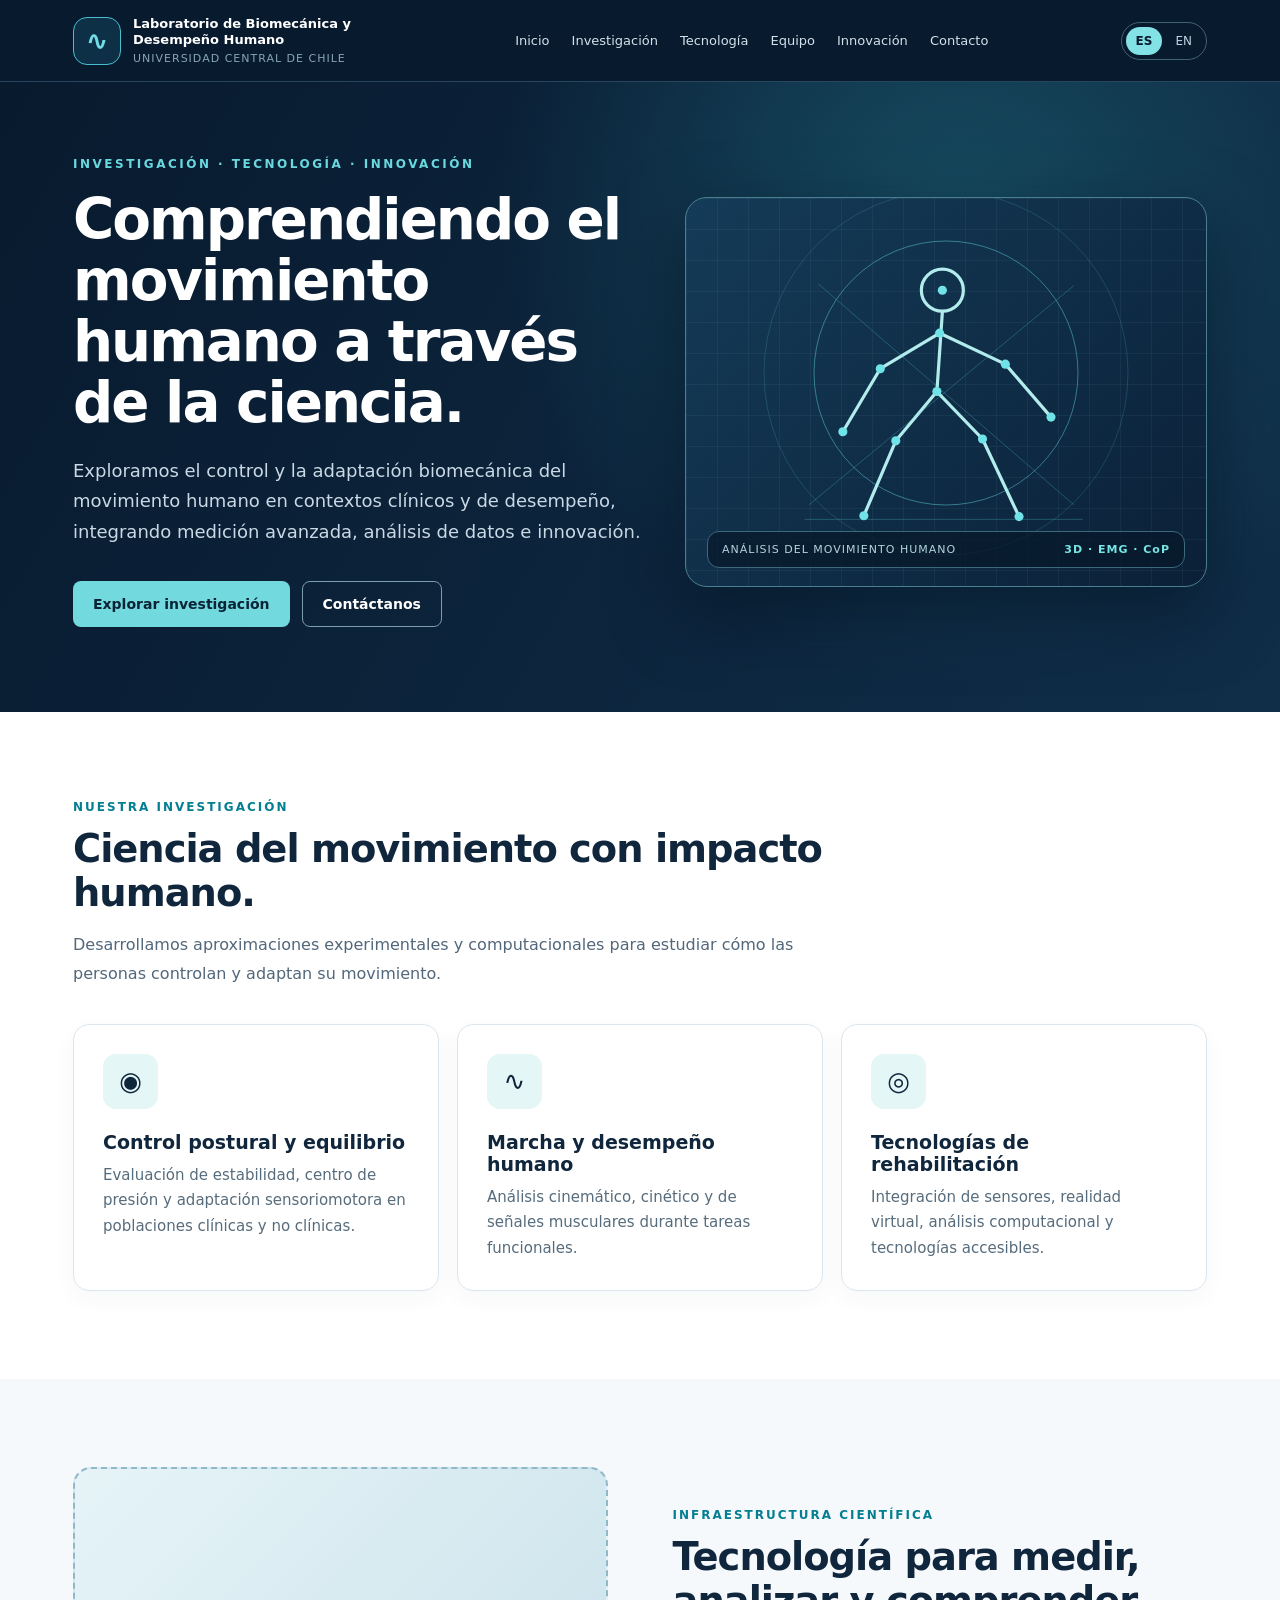
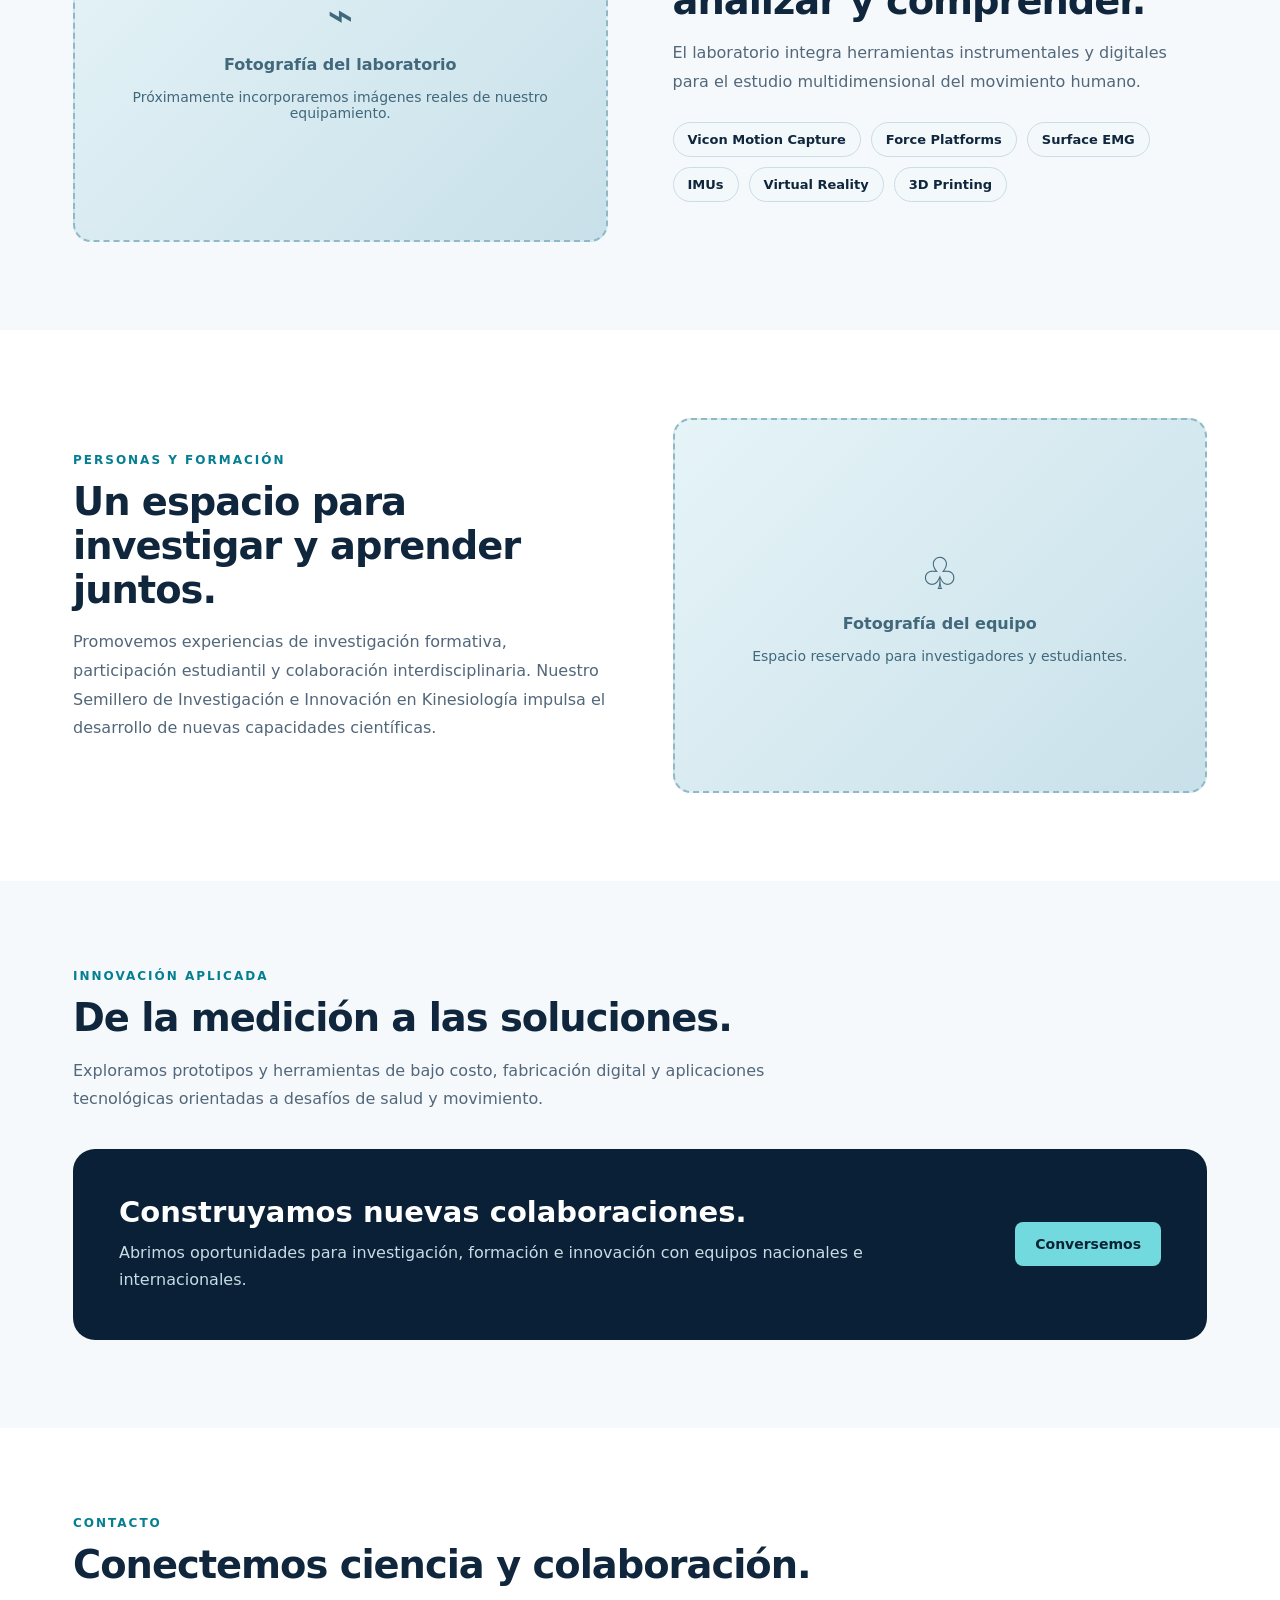
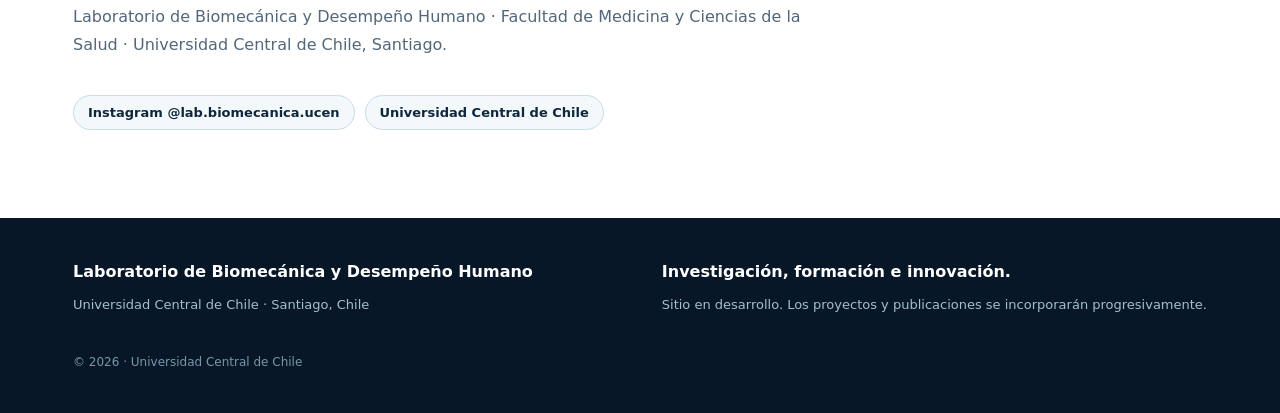
==== index.html @ a4e720c3 "Add files via upload" ====
<!doctype html>
<html lang="es">
<head>
  <meta charset="utf-8">
  <meta name="viewport" content="width=device-width, initial-scale=1">
  <meta name="theme-color" content="#091a2e">
  <meta name="description" content="Laboratorio de Biomecánica y Desempeño Humano de la Universidad Central de Chile. Investigación, innovación y tecnología del movimiento humano.">
  <title>Laboratorio de Biomecánica y Desempeño Humano | UCEN</title>
  <style>
    :root{font-family:Inter,ui-sans-serif,system-ui,-apple-system,"Segoe UI",Arial,sans-serif;color:#10263c;background:#f6f9fc;font-size:16px;scroll-behavior:smooth}*{box-sizing:border-box}body{margin:0}a{color:inherit;text-decoration:none}button{font:inherit;cursor:pointer}a:focus-visible,button:focus-visible{outline:3px solid #53cbd8;outline-offset:4px}.container{max-width:1190px;padding:0 28px;margin:auto}.top{background:#081a2e;color:white;position:sticky;top:0;z-index:20;border-bottom:1px solid #27465d}.nav{display:flex;align-items:center;justify-content:space-between;min-height:81px;gap:25px}.brand{display:flex;align-items:center;gap:12px;min-width:0}.mark{width:48px;height:48px;border-radius:14px;border:1px solid #47bfd0;display:grid;place-items:center;color:#72dce6;font-size:27px;font-weight:700;background:#0e3047}.brandtext{display:grid;gap:4px}.brandtext strong{font-size:13px;line-height:1.25;max-width:250px}.brandtext small{color:#87a4b8;font-size:11px;letter-spacing:1px;text-transform:uppercase}.links{display:flex;gap:22px;align-items:center}.links a{font-size:13px;color:#d3e1ea}.links a:hover{color:#73e1e5}.lang{display:flex;border:1px solid #416175;border-radius:30px;padding:4px;gap:3px}.lang button{border:0;background:transparent;color:#c0d3e1;padding:7px 10px;border-radius:20px;font-size:12px}.lang button.active{color:#081a2e;background:#82e2e6;font-weight:800}.menu{display:none;color:white;background:none;border:1px solid #547085;border-radius:7px;padding:7px 10px}.hero{background:radial-gradient(circle at 75% 22%,#164b60 0%,transparent 43%),linear-gradient(120deg,#081a2e,#102e49);color:white;overflow:hidden}.hero-grid{min-height:630px;display:grid;grid-template-columns:1.05fr .95fr;align-items:center;gap:35px;padding-top:70px;padding-bottom:80px}.eyebrow{color:#69d8df;font-size:12px;font-weight:800;letter-spacing:2.5px;text-transform:uppercase}.hero h1{font-size:clamp(35px,4.4vw,62px);letter-spacing:-2px;line-height:1.08;margin:19px 0 22px;font-weight:780}.hero p{font-size:18px;line-height:1.7;color:#c9d9e5;max-width:600px}.actions{display:flex;gap:12px;flex-wrap:wrap;margin-top:33px}.btn{border-radius:8px;padding:14px 20px;font-weight:750;font-size:14px;display:inline-flex;align-items:center;justify-content:center}.primary{background:#72d9de;color:#0a2335}.outline{border:1px solid #7c9dad;color:white}.visual{position:relative;min-height:390px;border-radius:22px;border:1px solid #4a7e91;background:linear-gradient(135deg,#143b58,#0b2037);overflow:hidden;box-shadow:0 25px 70px #020b1980}.visual:before{content:"";position:absolute;inset:0;background-image:linear-gradient(#83bac313 1px,transparent 1px),linear-gradient(90deg,#83bac313 1px,transparent 1px);background-size:31px 31px}.orbit{position:absolute;left:50%;top:45%;width:265px;height:265px;border:1px solid #64d7e077;border-radius:50%;transform:translate(-50%,-50%)}.orbit.o2{width:365px;height:365px;border-color:#64d7e02c}.figure{position:absolute;inset:42px 0 40px;width:100%;height:80%;color:#b3eced}.plot{position:absolute;bottom:18px;left:21px;right:21px;background:#07192abf;border:1px solid #3c687c;border-radius:12px;padding:11px 14px;display:flex;align-items:center;justify-content:space-between;color:#b3d3dd;font-size:11px;letter-spacing:1px}.plot b{color:#76e5e3}.section{padding:88px 0}.section.white{background:white}.heading{max-width:760px;margin-bottom:35px}.kicker{color:#047e91;text-transform:uppercase;letter-spacing:2px;font-size:12px;font-weight:800}.heading h2{font-size:clamp(28px,3vw,42px);letter-spacing:-1px;line-height:1.15;margin:13px 0}.heading p,.copy{color:#52677a;line-height:1.8}.cards{display:grid;grid-template-columns:repeat(3,1fr);gap:18px}.card{padding:29px;border:1px solid #dbe6ee;border-radius:16px;background:#fff;box-shadow:0 7px 24px #0c37530a}.icon{font-size:26px;background:#e5f6f7;width:55px;height:55px;display:grid;place-items:center;border-radius:13px;margin-bottom:22px}.card h3{font-size:19px;margin:0 0 10px}.card p{font-size:15px;line-height:1.7;color:#566c7c;margin:0}.split{display:grid;grid-template-columns:1fr 1fr;gap:65px;align-items:center}.image-placeholder{min-height:375px;background:linear-gradient(135deg,#e6f4f8,#c8e0e9);border:2px dashed #91b8c7;border-radius:18px;display:flex;align-items:center;justify-content:center;text-align:center;flex-direction:column;gap:15px;padding:35px;color:#41687b}.image-placeholder span{font-size:44px}.pills{display:flex;flex-wrap:wrap;gap:10px;margin-top:25px}.pill{border:1px solid #cadce4;background:#f3f9fb;border-radius:50px;padding:9px 14px;font-size:13px;font-weight:700}.darkpanel{background:#0a2036;border-radius:22px;padding:46px;color:white;display:flex;align-items:center;justify-content:space-between;gap:30px}.darkpanel h2{font-size:29px;margin:0 0 10px}.darkpanel p{color:#c7dce5;line-height:1.7;margin:0}.footer{background:#071728;color:#a6bfcc;padding:44px 0}.footer-grid{display:flex;justify-content:space-between;gap:30px;align-items:start}.footer strong{color:white}.footer p{font-size:13px;line-height:1.7}.footer a{text-decoration:underline;text-underline-offset:4px}.muted{font-size:12px;color:#7898a9;margin-top:26px}section[id]{scroll-margin-top:80px}@media(max-width:930px){.links{display:none;position:absolute;left:0;right:0;top:80px;background:#081a2e;padding:20px 28px;flex-direction:column;align-items:flex-start;box-shadow:0 15px 28px #081a2e55}.links.open{display:flex}.menu{display:block}.nav{gap:12px}.hero-grid,.split{grid-template-columns:1fr}.hero-grid{padding-top:60px}.visual{min-height:360px}.cards{grid-template-columns:repeat(2,1fr)}}@media(max-width:620px){.container{padding:0 20px}.brandtext strong{font-size:11px}.brandtext small{font-size:9px}.mark{width:39px;height:39px}.hero-grid{gap:38px;padding-bottom:55px}.hero h1{letter-spacing:-1px}.hero p{font-size:16px}.visual{min-height:295px}.figure{height:85%;top:20px}.orbit{width:210px;height:210px}.orbit.o2{width:300px;height:300px}.cards{grid-template-columns:1fr}.section{padding:62px 0}.darkpanel,.footer-grid{flex-direction:column;align-items:stretch}.darkpanel{padding:28px}.links{top:80px}}
  </style>
</head>
<body>
  <header class="top"><div class="container nav"><a class="brand" href="#inicio" aria-label="Inicio"><span class="mark">∿</span><span class="brandtext"><strong data-i18n="brand">Laboratorio de Biomecánica y Desempeño Humano</strong><small>Universidad Central de Chile</small></span></a><nav id="nav" class="links" aria-label="Principal"><a href="#inicio" data-i18n="navHome">Inicio</a><a href="#investigacion" data-i18n="navResearch">Investigación</a><a href="#tecnologia" data-i18n="navTechnology">Tecnología</a><a href="#equipo" data-i18n="navTeam">Equipo</a><a href="#innovacion" data-i18n="navInnovation">Innovación</a><a href="#contacto" data-i18n="navContact">Contacto</a></nav><div class="lang" aria-label="Language"><button class="active" type="button" data-lang="es" aria-pressed="true">ES</button><button type="button" data-lang="en" aria-pressed="false">EN</button></div><button class="menu" type="button" aria-controls="nav" aria-expanded="false" aria-label="Abrir menú">☰</button></div></header>
  <main>
    <section class="hero" id="inicio"><div class="container hero-grid"><div><div class="eyebrow" data-i18n="eyebrow">Investigación · Tecnología · Innovación</div><h1 data-i18n="heroTitle">Comprendiendo el movimiento humano a través de la ciencia.</h1><p data-i18n="heroText">Exploramos el control y la adaptación biomecánica del movimiento humano en contextos clínicos y de desempeño, integrando medición avanzada, análisis de datos e innovación.</p><div class="actions"><a class="btn primary" href="#investigacion" data-i18n="explore">Explorar investigación</a><a class="btn outline" href="#contacto" data-i18n="connect">Contáctanos</a></div></div><div class="visual" role="img" aria-label="Ilustración conceptual de captura de movimiento humano"><div class="orbit o2"></div><div class="orbit"></div><svg class="figure" viewBox="0 0 460 340" fill="none" xmlns="http://www.w3.org/2000/svg" aria-hidden="true"><g stroke="currentColor" stroke-width="3.5" stroke-linecap="round" stroke-linejoin="round"><circle cx="226" cy="55" r="23"/><path d="M226 79L220 166L175 220L140 302M220 166L270 218L310 303M223 102L158 141L117 210M225 103L295 136L345 194"/></g><g fill="#70E3E8"><circle cx="226" cy="55" r="5"/><circle cx="223" cy="102" r="5"/><circle cx="220" cy="166" r="5"/><circle cx="175" cy="220" r="5"/><circle cx="270" cy="218" r="5"/><circle cx="140" cy="302" r="5"/><circle cx="310" cy="303" r="5"/><circle cx="158" cy="141" r="5"/><circle cx="295" cy="136" r="5"/><circle cx="117" cy="210" r="5"/><circle cx="345" cy="194" r="5"/></g><g stroke="#53d3db" opacity=".3"><path d="M75 306H380M90 48L370 290M370 50L80 290"/></g></svg><div class="plot"><span data-i18n="visualLabel">ANÁLISIS DEL MOVIMIENTO HUMANO</span><b>3D · EMG · CoP</b></div></div></div></section>
    <section class="section white" id="investigacion"><div class="container"><div class="heading"><div class="kicker" data-i18n="researchKicker">Nuestra investigación</div><h2 data-i18n="researchTitle">Ciencia del movimiento con impacto humano.</h2><p data-i18n="researchIntro">Desarrollamos aproximaciones experimentales y computacionales para estudiar cómo las personas controlan y adaptan su movimiento.</p></div><div class="cards"><article class="card"><div class="icon">◉</div><h3 data-i18n="r1Title">Control postural y equilibrio</h3><p data-i18n="r1Text">Evaluación de estabilidad, centro de presión y adaptación sensoriomotora en poblaciones clínicas y no clínicas.</p></article><article class="card"><div class="icon">∿</div><h3 data-i18n="r2Title">Marcha y desempeño humano</h3><p data-i18n="r2Text">Análisis cinemático, cinético y de señales musculares durante tareas funcionales.</p></article><article class="card"><div class="icon">◎</div><h3 data-i18n="r3Title">Tecnologías de rehabilitación</h3><p data-i18n="r3Text">Integración de sensores, realidad virtual, análisis computacional y tecnologías accesibles.</p></article></div></div></section>
    <section class="section" id="tecnologia"><div class="container split"><div class="image-placeholder"><span>⌁</span><strong data-i18n="photoTitle">Fotografía del laboratorio</strong><span style="font-size:14px" data-i18n="photoText">Próximamente incorporaremos imágenes reales de nuestro equipamiento.</span></div><div><div class="kicker" data-i18n="techKicker">Infraestructura científica</div><div class="heading" style="margin:0"><h2 data-i18n="techTitle">Tecnología para medir, analizar y comprender.</h2><p data-i18n="techText">El laboratorio integra herramientas instrumentales y digitales para el estudio multidimensional del movimiento humano.</p></div><div class="pills"><span class="pill">Vicon Motion Capture</span><span class="pill">Force Platforms</span><span class="pill">Surface EMG</span><span class="pill">IMUs</span><span class="pill">Virtual Reality</span><span class="pill">3D Printing</span></div></div></div></section>
    <section class="section white" id="equipo"><div class="container split"><div><div class="kicker" data-i18n="teamKicker">Personas y formación</div><div class="heading" style="margin:0"><h2 data-i18n="teamTitle">Un espacio para investigar y aprender juntos.</h2><p data-i18n="teamText">Promovemos experiencias de investigación formativa, participación estudiantil y colaboración interdisciplinaria. Nuestro Semillero de Investigación e Innovación en Kinesiología impulsa el desarrollo de nuevas capacidades científicas.</p></div></div><div class="image-placeholder"><span>♧</span><strong data-i18n="teamPhoto">Fotografía del equipo</strong><span style="font-size:14px" data-i18n="teamPhotoText">Espacio reservado para investigadores y estudiantes.</span></div></div></section>
    <section class="section" id="innovacion"><div class="container"><div class="heading"><div class="kicker" data-i18n="innovationKicker">Innovación aplicada</div><h2 data-i18n="innovationTitle">De la medición a las soluciones.</h2><p data-i18n="innovationText">Exploramos prototipos y herramientas de bajo costo, fabricación digital y aplicaciones tecnológicas orientadas a desafíos de salud y movimiento.</p></div><div class="darkpanel"><div><h2 data-i18n="collabTitle">Construyamos nuevas colaboraciones.</h2><p data-i18n="collabText">Abrimos oportunidades para investigación, formación e innovación con equipos nacionales e internacionales.</p></div><a class="btn primary" href="#contacto" data-i18n="contactBtn">Conversemos</a></div></div></section>
    <section class="section white" id="contacto"><div class="container"><div class="heading"><div class="kicker" data-i18n="contactKicker">Contacto</div><h2 data-i18n="contactTitle">Conectemos ciencia y colaboración.</h2><p data-i18n="contactText">Laboratorio de Biomecánica y Desempeño Humano · Facultad de Medicina y Ciencias de la Salud · Universidad Central de Chile, Santiago.</p></div><div class="pills"><a class="pill" href="https://www.instagram.com/lab.biomecanica.ucen/" target="_blank" rel="noopener noreferrer">Instagram @lab.biomecanica.ucen</a><a class="pill" href="https://www.ucentral.cl/" target="_blank" rel="noopener noreferrer">Universidad Central de Chile</a></div></div></section>
  </main>
  <footer class="footer"><div class="container"><div class="footer-grid"><div><strong data-i18n="brand">Laboratorio de Biomecánica y Desempeño Humano</strong><p>Universidad Central de Chile · Santiago, Chile</p></div><div><strong data-i18n="footerNote">Investigación, formación e innovación.</strong><p data-i18n="footerDisclaimer">Sitio en desarrollo. Los proyectos y publicaciones se incorporarán progresivamente.</p></div></div><div class="muted">© <span id="year"></span> · Universidad Central de Chile</div></div></footer>
  <script>
    const translations={en:{brand:"Human Biomechanics and Performance Laboratory",navHome:"Home",navResearch:"Research",navTechnology:"Technology",navTeam:"Team",navInnovation:"Innovation",navContact:"Contact",eyebrow:"Research · Technology · Innovation",heroTitle:"Understanding human movement through science.",heroText:"We explore biomechanical control and adaptation of human movement in clinical and performance contexts, combining advanced measurement, data analysis and innovation.",explore:"Explore research",connect:"Contact us",visualLabel:"HUMAN MOVEMENT ANALYSIS",researchKicker:"Our research",researchTitle:"Movement science with human impact.",researchIntro:"We develop experimental and computational approaches to investigate how people control and adapt their movement.",r1Title:"Postural control and balance",r1Text:"Assessment of stability, center of pressure and sensorimotor adaptation in clinical and non-clinical populations.",r2Title:"Gait and human performance",r2Text:"Kinematic, kinetic and muscular signal analysis during functional tasks.",r3Title:"Rehabilitation technologies",r3Text:"Integration of sensors, virtual reality, computational analysis and accessible technologies.",photoTitle:"Laboratory photograph",photoText:"Real photographs of our equipment will be added soon.",techKicker:"Scientific infrastructure",techTitle:"Technology to measure, analyze and understand.",techText:"Our laboratory combines instrumental and digital tools for multidimensional human movement analysis.",teamKicker:"People and education",teamTitle:"A place to investigate and learn together.",teamText:"We encourage formative research, student participation and interdisciplinary collaboration. Our Kinesiology Research and Innovation Student Group helps develop new scientific skills.",teamPhoto:"Team photograph",teamPhotoText:"Reserved for researchers and students.",innovationKicker:"Applied innovation",innovationTitle:"From measurement to solutions.",innovationText:"We explore affordable prototypes and tools, digital fabrication and technological applications addressing health and movement challenges.",collabTitle:"Let's build new collaborations.",collabText:"We welcome opportunities for research, education and innovation with national and international teams.",contactBtn:"Get in touch",contactKicker:"Contact",contactTitle:"Connecting science and collaboration.",contactText:"Human Biomechanics and Performance Laboratory · Faculty of Medicine and Health Sciences · Universidad Central de Chile, Santiago.",footerNote:"Research, education and innovation.",footerDisclaimer:"Website under development. Projects and publications will be added progressively."}};
    const original=Object.fromEntries([...document.querySelectorAll('[data-i18n]')].map(el=>[el.dataset.i18n,el.textContent]));
    function setLanguage(lang){document.documentElement.lang=lang;document.querySelectorAll('[data-i18n]').forEach(el=>el.textContent=lang==='es'?original[el.dataset.i18n]:translations.en[el.dataset.i18n]||original[el.dataset.i18n]);document.querySelectorAll('[data-lang]').forEach(btn=>{const active=btn.dataset.lang===lang;btn.classList.toggle('active',active);btn.setAttribute('aria-pressed',String(active))});localStorage.setItem('lab-language',lang)}
    document.querySelectorAll('[data-lang]').forEach(btn=>btn.addEventListener('click',()=>setLanguage(btn.dataset.lang)));
    const menu=document.querySelector('.menu'),nav=document.querySelector('#nav');menu.addEventListener('click',()=>{const open=nav.classList.toggle('open');menu.setAttribute('aria-expanded',String(open))});nav.querySelectorAll('a').forEach(a=>a.addEventListener('click',()=>{nav.classList.remove('open');menu.setAttribute('aria-expanded','false')}));document.querySelector('#year').textContent=new Date().getFullYear();setLanguage(localStorage.getItem('lab-language')==='en'?'en':'es');
  </script>
</body>
</html>
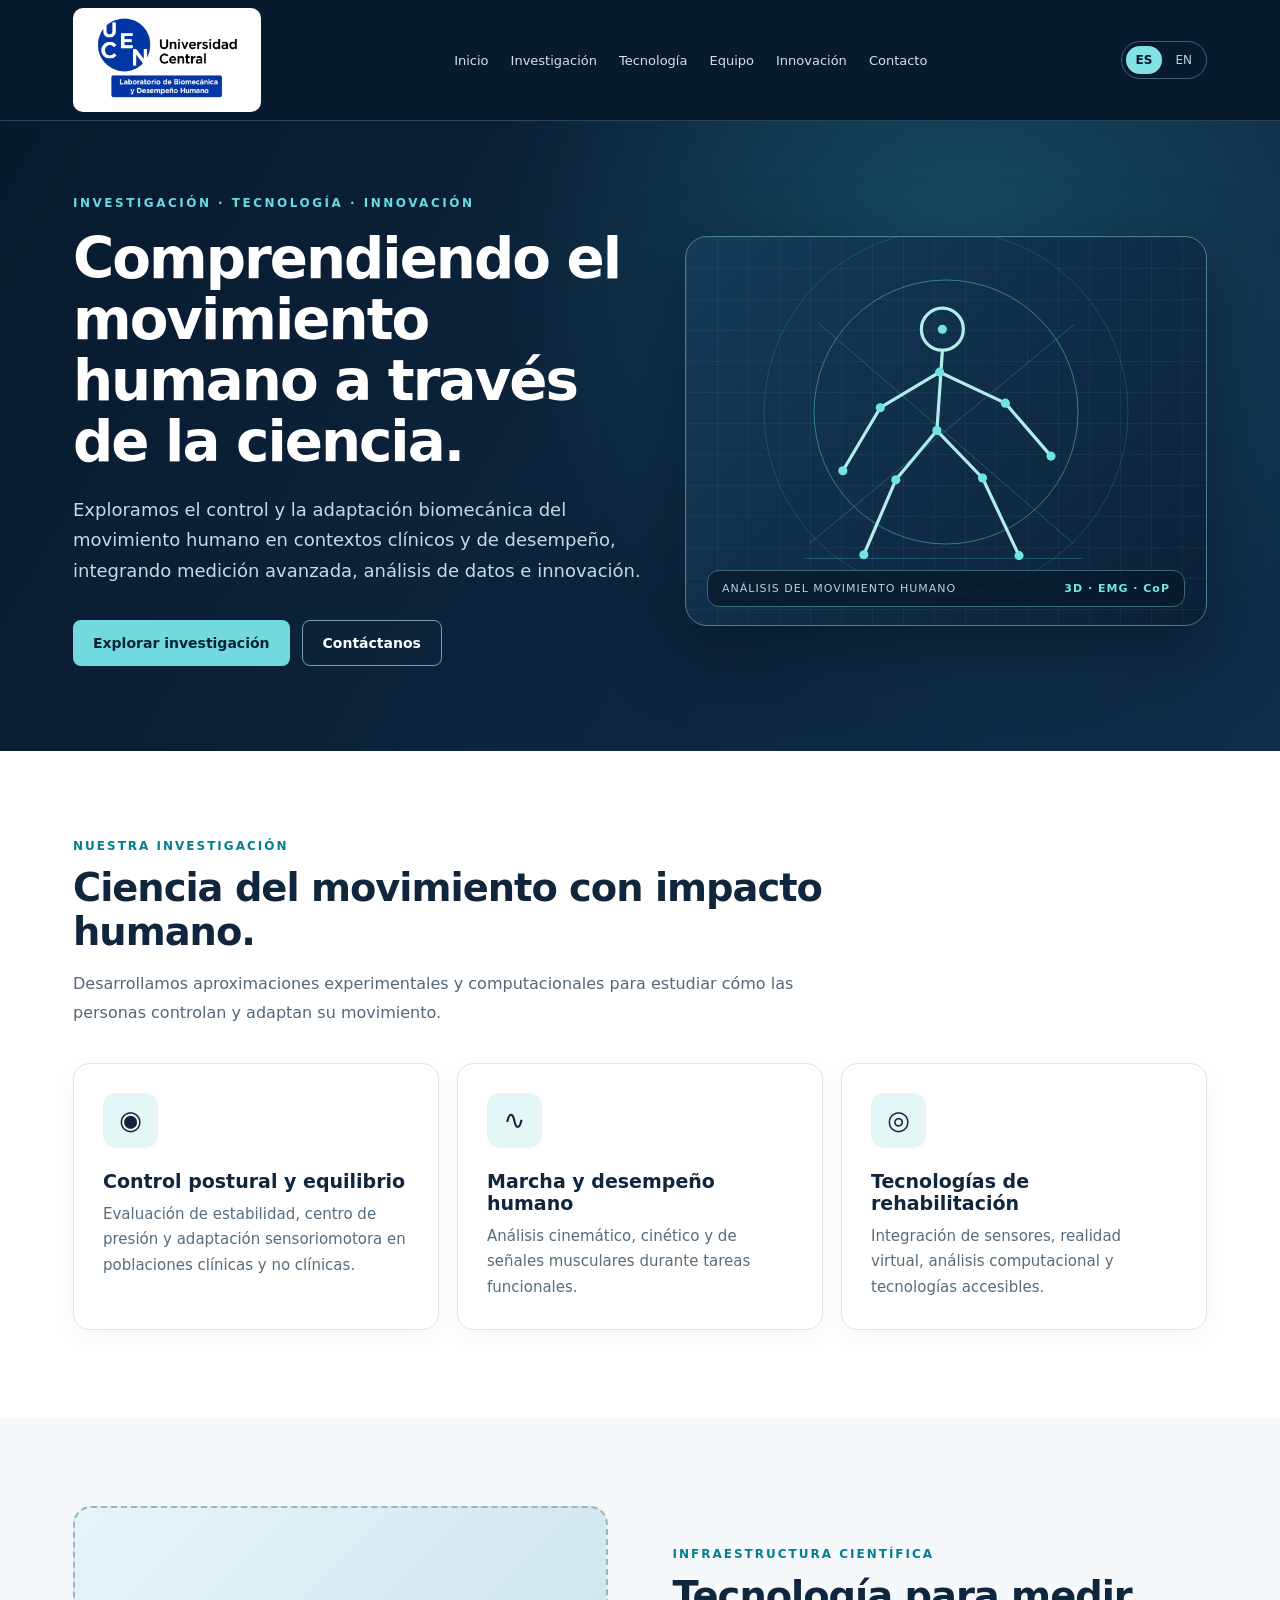
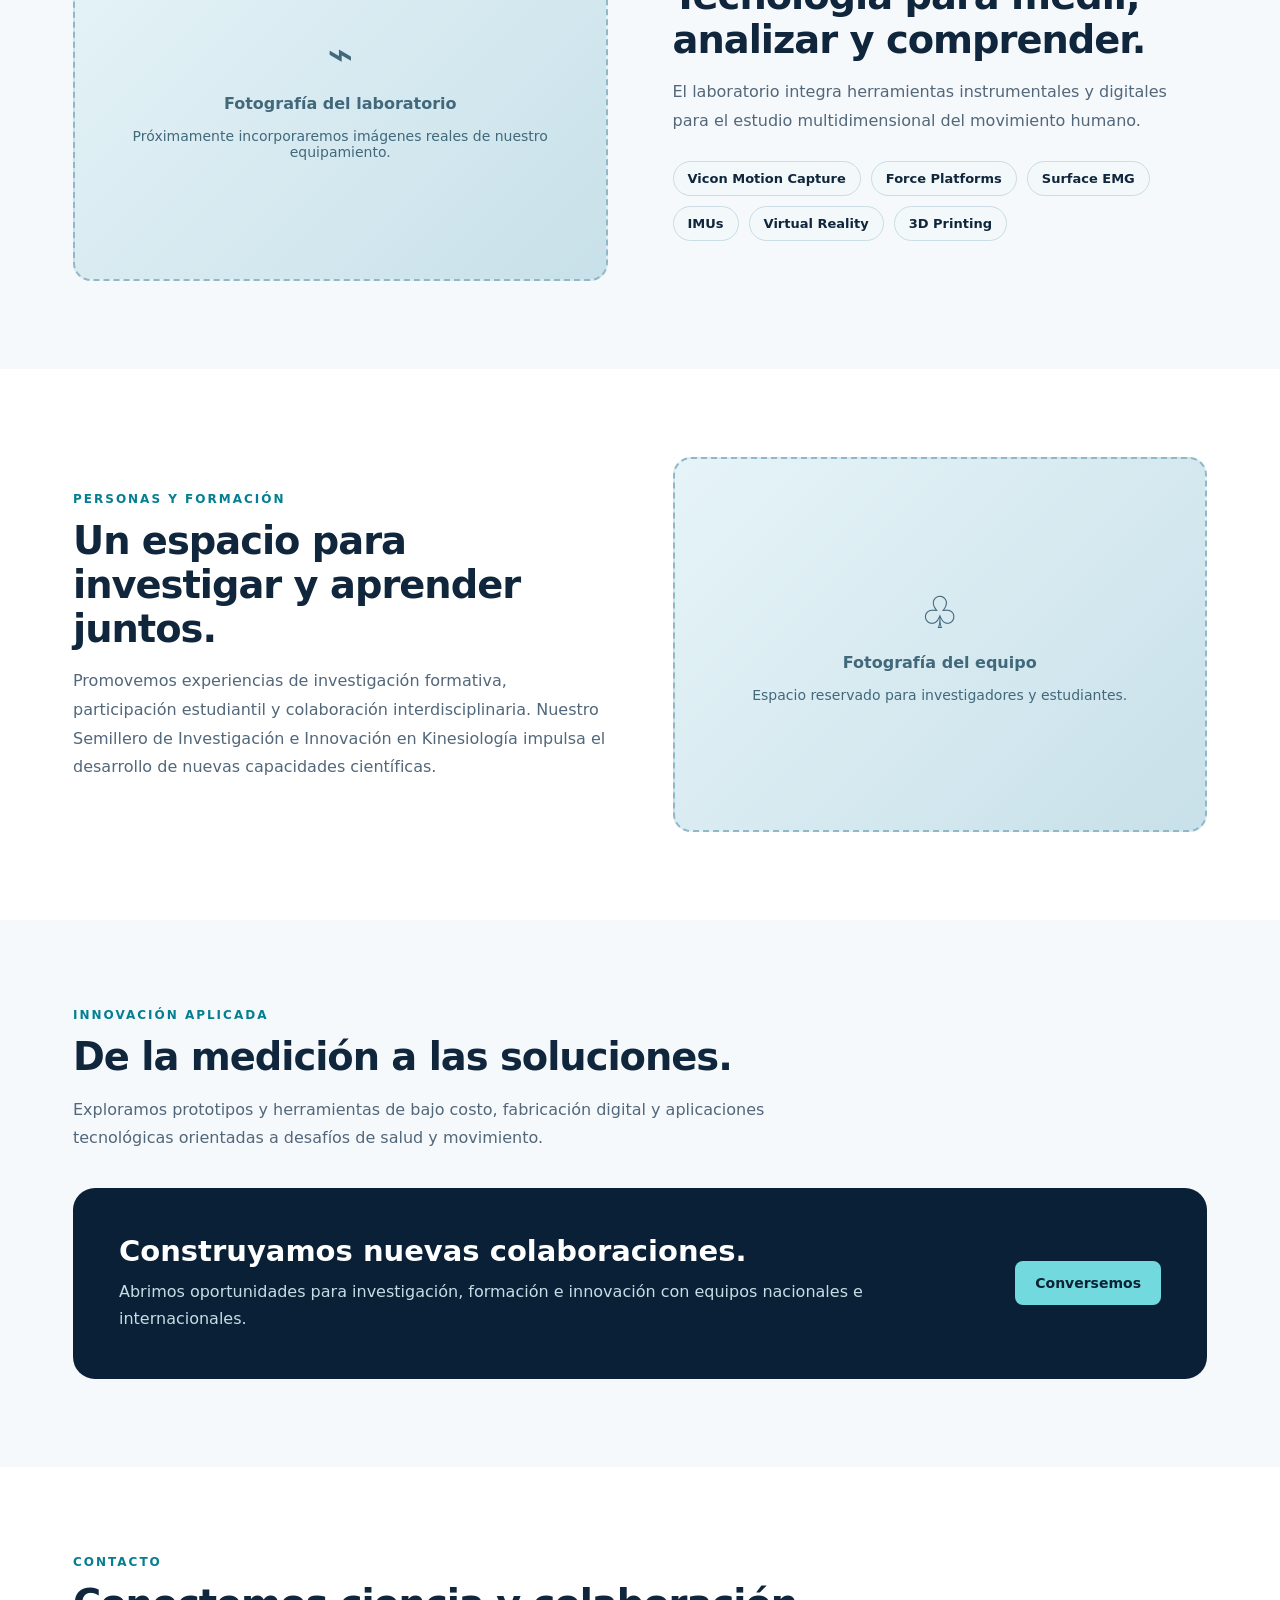
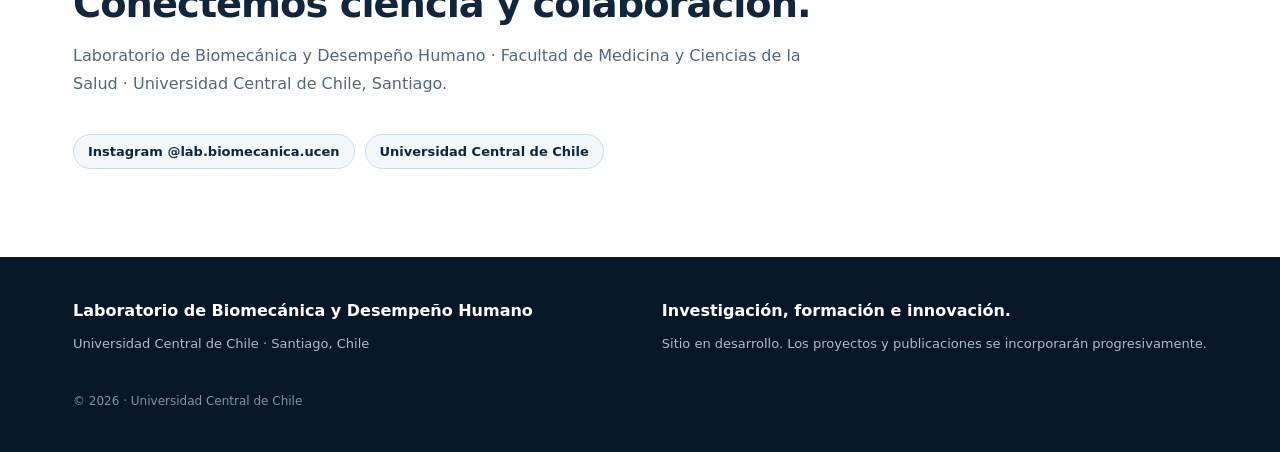
==== commit 148b8a2d: "Add files via upload" ====
--- a/index.html
+++ b/index.html
@@ -9,6 +9,7 @@
   <style>
     :root{font-family:Inter,ui-sans-serif,system-ui,-apple-system,"Segoe UI",Arial,sans-serif;color:#10263c;background:#f6f9fc;font-size:16px;scroll-behavior:smooth}*{box-sizing:border-box}body{margin:0}a{color:inherit;text-decoration:none}button{font:inherit;cursor:pointer}a:focus-visible,button:focus-visible{outline:3px solid #53cbd8;outline-offset:4px}.container{max-width:1190px;padding:0 28px;margin:auto}.top{background:#081a2e;color:white;position:sticky;top:0;z-index:20;border-bottom:1px solid #27465d}.nav{display:flex;align-items:center;justify-content:space-between;min-height:81px;gap:25px}.brand{display:flex;align-items:center;gap:12px;min-width:0}.mark{width:48px;height:48px;border-radius:14px;border:1px solid #47bfd0;display:grid;place-items:center;color:#72dce6;font-size:27px;font-weight:700;background:#0e3047}.brandtext{display:grid;gap:4px}.brandtext strong{font-size:13px;line-height:1.25;max-width:250px}.brandtext small{color:#87a4b8;font-size:11px;letter-spacing:1px;text-transform:uppercase}.links{display:flex;gap:22px;align-items:center}.links a{font-size:13px;color:#d3e1ea}.links a:hover{color:#73e1e5}.lang{display:flex;border:1px solid #416175;border-radius:30px;padding:4px;gap:3px}.lang button{border:0;background:transparent;color:#c0d3e1;padding:7px 10px;border-radius:20px;font-size:12px}.lang button.active{color:#081a2e;background:#82e2e6;font-weight:800}.menu{display:none;color:white;background:none;border:1px solid #547085;border-radius:7px;padding:7px 10px}.hero{background:radial-gradient(circle at 75% 22%,#164b60 0%,transparent 43%),linear-gradient(120deg,#081a2e,#102e49);color:white;overflow:hidden}.hero-grid{min-height:630px;display:grid;grid-template-columns:1.05fr .95fr;align-items:center;gap:35px;padding-top:70px;padding-bottom:80px}.eyebrow{color:#69d8df;font-size:12px;font-weight:800;letter-spacing:2.5px;text-transform:uppercase}.hero h1{font-size:clamp(35px,4.4vw,62px);letter-spacing:-2px;line-height:1.08;margin:19px 0 22px;font-weight:780}.hero p{font-size:18px;line-height:1.7;color:#c9d9e5;max-width:600px}.actions{display:flex;gap:12px;flex-wrap:wrap;margin-top:33px}.btn{border-radius:8px;padding:14px 20px;font-weight:750;font-size:14px;display:inline-flex;align-items:center;justify-content:center}.primary{background:#72d9de;color:#0a2335}.outline{border:1px solid #7c9dad;color:white}.visual{position:relative;min-height:390px;border-radius:22px;border:1px solid #4a7e91;background:linear-gradient(135deg,#143b58,#0b2037);overflow:hidden;box-shadow:0 25px 70px #020b1980}.visual:before{content:"";position:absolute;inset:0;background-image:linear-gradient(#83bac313 1px,transparent 1px),linear-gradient(90deg,#83bac313 1px,transparent 1px);background-size:31px 31px}.orbit{position:absolute;left:50%;top:45%;width:265px;height:265px;border:1px solid #64d7e077;border-radius:50%;transform:translate(-50%,-50%)}.orbit.o2{width:365px;height:365px;border-color:#64d7e02c}.figure{position:absolute;inset:42px 0 40px;width:100%;height:80%;color:#b3eced}.plot{position:absolute;bottom:18px;left:21px;right:21px;background:#07192abf;border:1px solid #3c687c;border-radius:12px;padding:11px 14px;display:flex;align-items:center;justify-content:space-between;color:#b3d3dd;font-size:11px;letter-spacing:1px}.plot b{color:#76e5e3}.section{padding:88px 0}.section.white{background:white}.heading{max-width:760px;margin-bottom:35px}.kicker{color:#047e91;text-transform:uppercase;letter-spacing:2px;font-size:12px;font-weight:800}.heading h2{font-size:clamp(28px,3vw,42px);letter-spacing:-1px;line-height:1.15;margin:13px 0}.heading p,.copy{color:#52677a;line-height:1.8}.cards{display:grid;grid-template-columns:repeat(3,1fr);gap:18px}.card{padding:29px;border:1px solid #dbe6ee;border-radius:16px;background:#fff;box-shadow:0 7px 24px #0c37530a}.icon{font-size:26px;background:#e5f6f7;width:55px;height:55px;display:grid;place-items:center;border-radius:13px;margin-bottom:22px}.card h3{font-size:19px;margin:0 0 10px}.card p{font-size:15px;line-height:1.7;color:#566c7c;margin:0}.split{display:grid;grid-template-columns:1fr 1fr;gap:65px;align-items:center}.image-placeholder{min-height:375px;background:linear-gradient(135deg,#e6f4f8,#c8e0e9);border:2px dashed #91b8c7;border-radius:18px;display:flex;align-items:center;justify-content:center;text-align:center;flex-direction:column;gap:15px;padding:35px;color:#41687b}.image-placeholder span{font-size:44px}.pills{display:flex;flex-wrap:wrap;gap:10px;margin-top:25px}.pill{border:1px solid #cadce4;background:#f3f9fb;border-radius:50px;padding:9px 14px;font-size:13px;font-weight:700}.darkpanel{background:#0a2036;border-radius:22px;padding:46px;color:white;display:flex;align-items:center;justify-content:space-between;gap:30px}.darkpanel h2{font-size:29px;margin:0 0 10px}.darkpanel p{color:#c7dce5;line-height:1.7;margin:0}.footer{background:#071728;color:#a6bfcc;padding:44px 0}.footer-grid{display:flex;justify-content:space-between;gap:30px;align-items:start}.footer strong{color:white}.footer p{font-size:13px;line-height:1.7}.footer a{text-decoration:underline;text-underline-offset:4px}.muted{font-size:12px;color:#7898a9;margin-top:26px}section[id]{scroll-margin-top:80px}@media(max-width:930px){.links{display:none;position:absolute;left:0;right:0;top:80px;background:#081a2e;padding:20px 28px;flex-direction:column;align-items:flex-start;box-shadow:0 15px 28px #081a2e55}.links.open{display:flex}.menu{display:block}.nav{gap:12px}.hero-grid,.split{grid-template-columns:1fr}.hero-grid{padding-top:60px}.visual{min-height:360px}.cards{grid-template-columns:repeat(2,1fr)}}@media(max-width:620px){.container{padding:0 20px}.brandtext strong{font-size:11px}.brandtext small{font-size:9px}.mark{width:39px;height:39px}.hero-grid{gap:38px;padding-bottom:55px}.hero h1{letter-spacing:-1px}.hero p{font-size:16px}.visual{min-height:295px}.figure{height:85%;top:20px}.orbit{width:210px;height:210px}.orbit.o2{width:300px;height:300px}.cards{grid-template-columns:1fr}.section{padding:62px 0}.darkpanel,.footer-grid{flex-direction:column;align-items:stretch}.darkpanel{padding:28px}.links{top:80px}}
   </style>
+  <link rel="stylesheet" href="logo.css">
 </head>
 <body>
   <header class="top"><div class="container nav"><a class="brand" href="#inicio" aria-label="Inicio"><span class="mark">∿</span><span class="brandtext"><strong data-i18n="brand">Laboratorio de Biomecánica y Desempeño Humano</strong><small>Universidad Central de Chile</small></span></a><nav id="nav" class="links" aria-label="Principal"><a href="#inicio" data-i18n="navHome">Inicio</a><a href="#investigacion" data-i18n="navResearch">Investigación</a><a href="#tecnologia" data-i18n="navTechnology">Tecnología</a><a href="#equipo" data-i18n="navTeam">Equipo</a><a href="#innovacion" data-i18n="navInnovation">Innovación</a><a href="#contacto" data-i18n="navContact">Contacto</a></nav><div class="lang" aria-label="Language"><button class="active" type="button" data-lang="es" aria-pressed="true">ES</button><button type="button" data-lang="en" aria-pressed="false">EN</button></div><button class="menu" type="button" aria-controls="nav" aria-expanded="false" aria-label="Abrir menú">☰</button></div></header>
@@ -27,6 +28,7 @@
     function setLanguage(lang){document.documentElement.lang=lang;document.querySelectorAll('[data-i18n]').forEach(el=>el.textContent=lang==='es'?original[el.dataset.i18n]:translations.en[el.dataset.i18n]||original[el.dataset.i18n]);document.querySelectorAll('[data-lang]').forEach(btn=>{const active=btn.dataset.lang===lang;btn.classList.toggle('active',active);btn.setAttribute('aria-pressed',String(active))});localStorage.setItem('lab-language',lang)}
     document.querySelectorAll('[data-lang]').forEach(btn=>btn.addEventListener('click',()=>setLanguage(btn.dataset.lang)));
     const menu=document.querySelector('.menu'),nav=document.querySelector('#nav');menu.addEventListener('click',()=>{const open=nav.classList.toggle('open');menu.setAttribute('aria-expanded',String(open))});nav.querySelectorAll('a').forEach(a=>a.addEventListener('click',()=>{nav.classList.remove('open');menu.setAttribute('aria-expanded','false')}));document.querySelector('#year').textContent=new Date().getFullYear();setLanguage(localStorage.getItem('lab-language')==='en'?'en':'es');
+    const routes={'#inicio':'index.html','#investigacion':'investigacion.html','#tecnologia':'tecnologia.html','#equipo':'equipo.html','#innovacion':'innovacion.html','#contacto':'contacto.html'};nav.querySelectorAll('a').forEach(a=>{if(routes[a.getAttribute('href')])a.setAttribute('href',routes[a.getAttribute('href')])});
   </script>
 </body>
 </html>
--- a/logo.css
+++ b/logo.css
@@ -0,0 +1,8 @@
+/* El logotipo entregado contiene tipografía negra: se presenta sobre blanco. */
+.top .brand{display:block;flex:0 0 188px;width:188px;min-width:188px;height:104px;background:#fff url('lab_logo.png') center/contain no-repeat;border-radius:10px;overflow:hidden;position:relative}
+.top .brand .mark,.top .brand .brandtext{position:absolute;width:1px;height:1px;clip-path:inset(50%);overflow:hidden;white-space:nowrap}
+.top .nav{min-height:120px}
+.header .logo{display:block;flex:0 0 188px;width:188px;height:104px;max-width:none;background:#fff url('lab_logo.png') center/contain no-repeat;border-radius:10px;overflow:hidden;font-size:0;line-height:0;color:transparent}
+.header .logo small{font-size:0;line-height:0;color:transparent}
+.header-inner{min-height:120px}
+@media(max-width:620px){.top .brand{flex-basis:145px;width:145px;min-width:145px;height:82px}.top .nav{min-height:96px}.header .logo{flex-basis:145px;width:145px;height:82px}.header-inner{min-height:98px}}
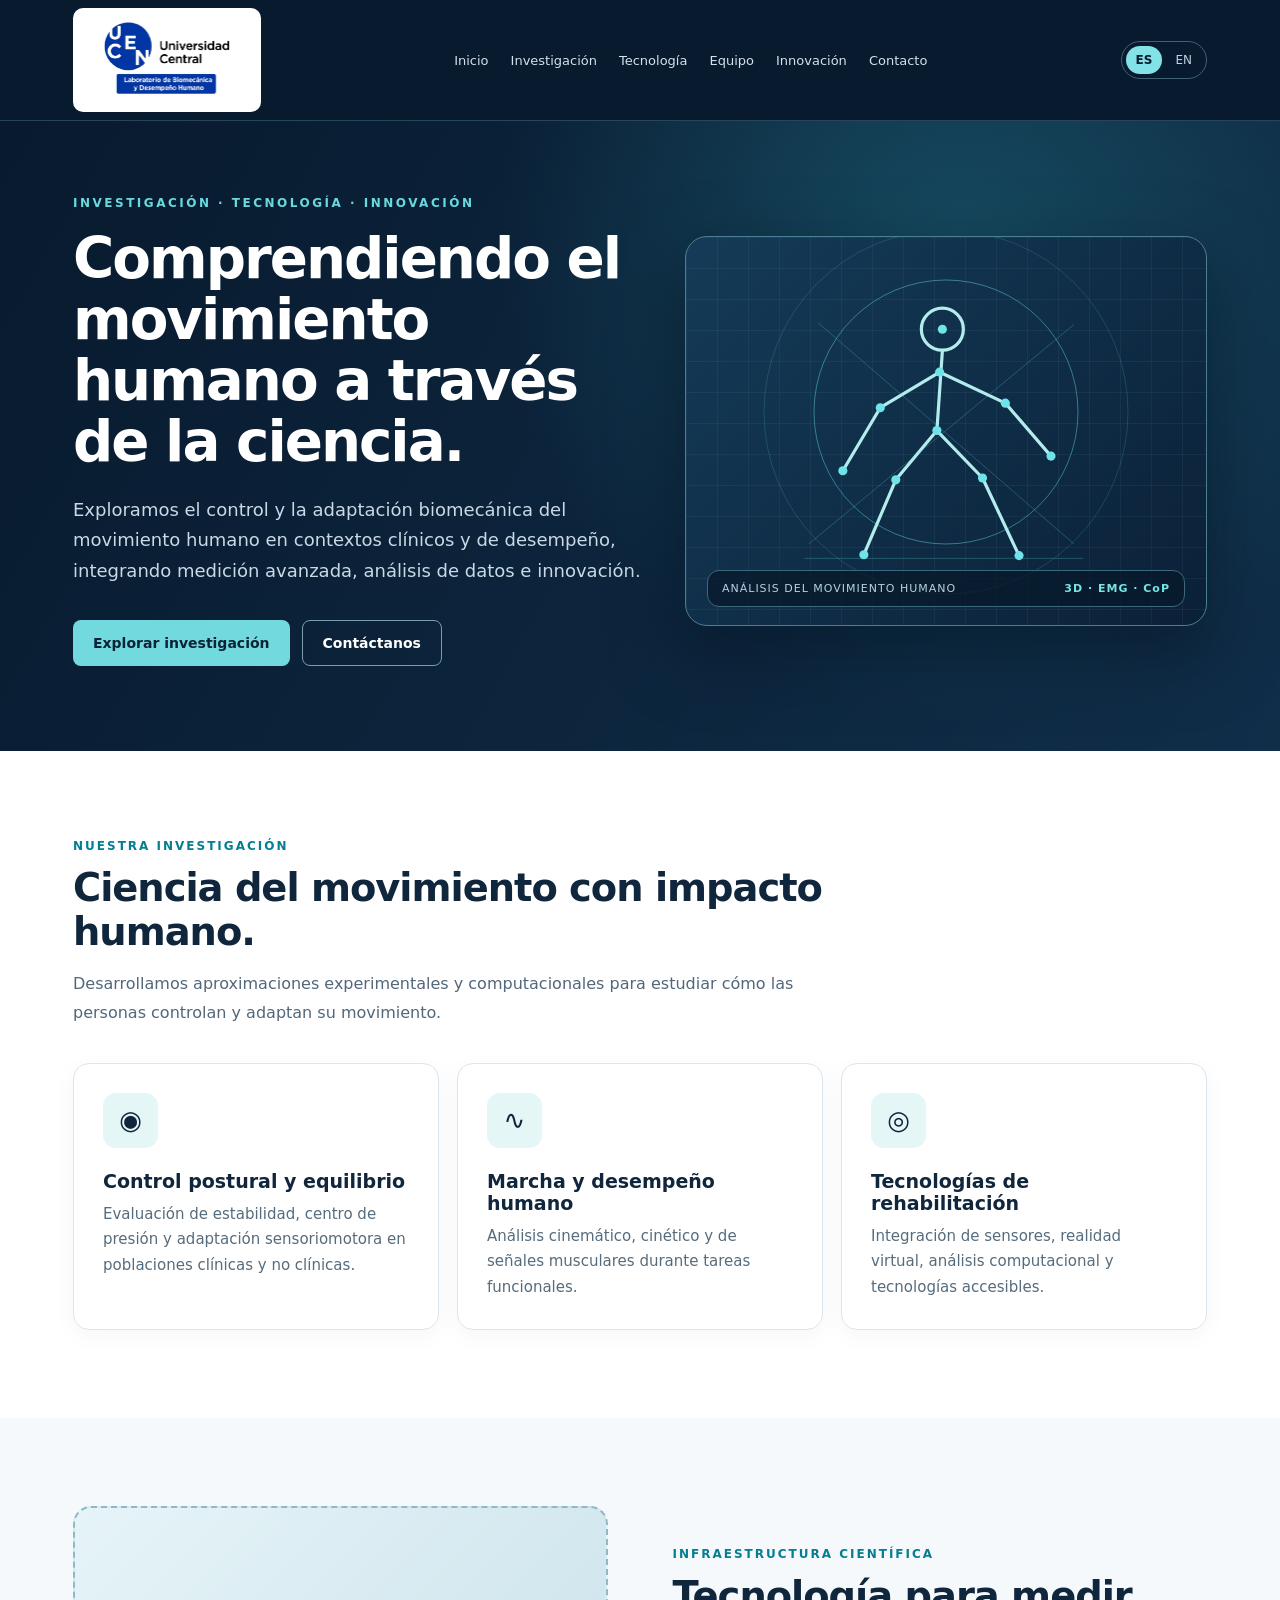
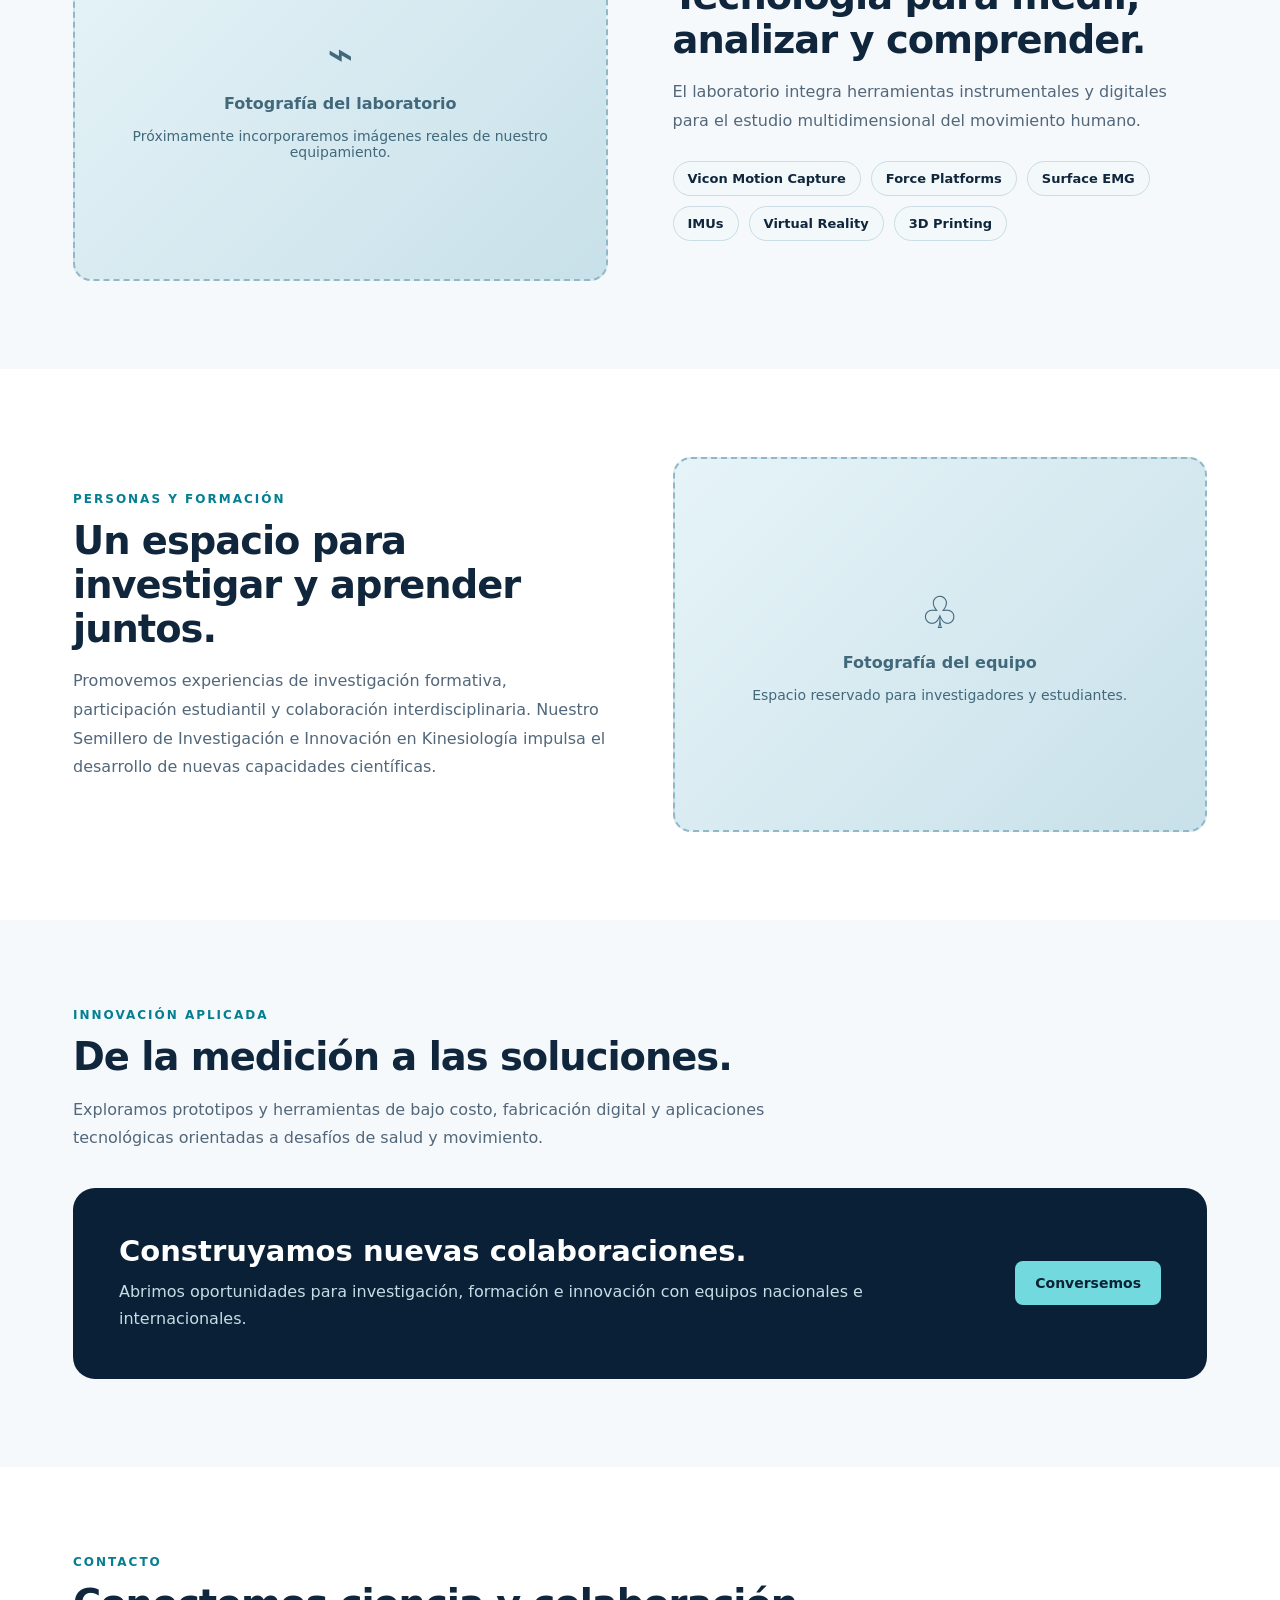
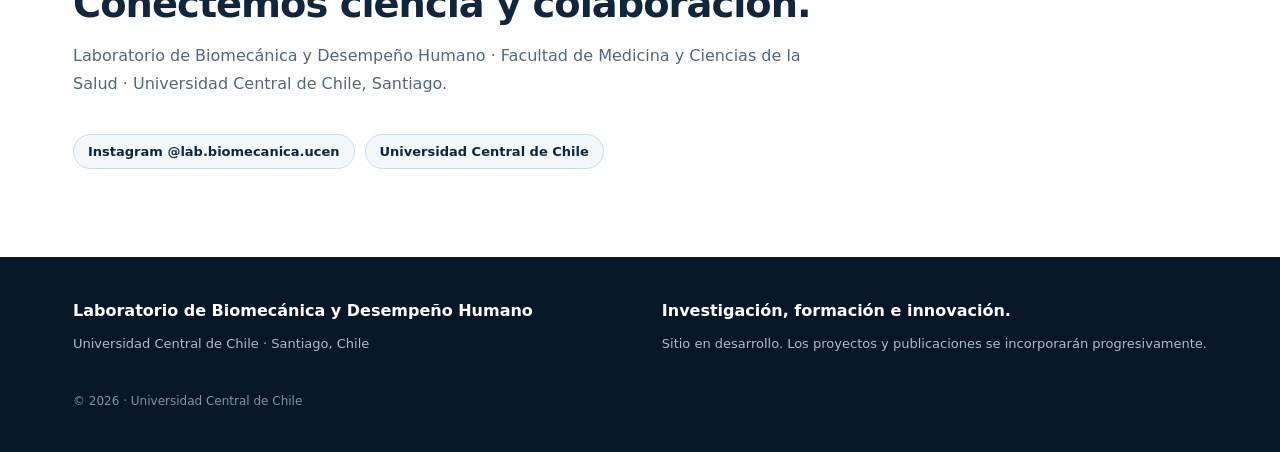
==== commit 3362196d: "Add files via upload" ====
--- a/index.html
+++ b/index.html
@@ -29,6 +29,12 @@
     document.querySelectorAll('[data-lang]').forEach(btn=>btn.addEventListener('click',()=>setLanguage(btn.dataset.lang)));
     const menu=document.querySelector('.menu'),nav=document.querySelector('#nav');menu.addEventListener('click',()=>{const open=nav.classList.toggle('open');menu.setAttribute('aria-expanded',String(open))});nav.querySelectorAll('a').forEach(a=>a.addEventListener('click',()=>{nav.classList.remove('open');menu.setAttribute('aria-expanded','false')}));document.querySelector('#year').textContent=new Date().getFullYear();setLanguage(localStorage.getItem('lab-language')==='en'?'en':'es');
     const routes={'#inicio':'index.html','#investigacion':'investigacion.html','#tecnologia':'tecnologia.html','#equipo':'equipo.html','#innovacion':'innovacion.html','#contacto':'contacto.html'};nav.querySelectorAll('a').forEach(a=>{if(routes[a.getAttribute('href')])a.setAttribute('href',routes[a.getAttribute('href')])});
+    // El inicio incorpora el logotipo como imagen real, también si el CSS anterior está en caché.
+    const homeLogo=document.querySelector('.top .brand');
+    homeLogo.replaceChildren();
+    homeLogo.setAttribute('aria-label','Laboratorio de Biomecánica y Desempeño Humano — inicio');
+    homeLogo.style.cssText='display:flex;align-items:center;justify-content:center;background:#fff;border-radius:10px;width:188px;min-width:188px;height:104px;padding:5px;overflow:hidden';
+    const logoImage=document.createElement('img');logoImage.src='lab_logo.png';logoImage.alt='Universidad Central de Chile — Laboratorio de Biomecánica y Desempeño Humano';logoImage.style.cssText='display:block;width:100%;height:100%;object-fit:contain';homeLogo.appendChild(logoImage);
   </script>
 </body>
 </html>
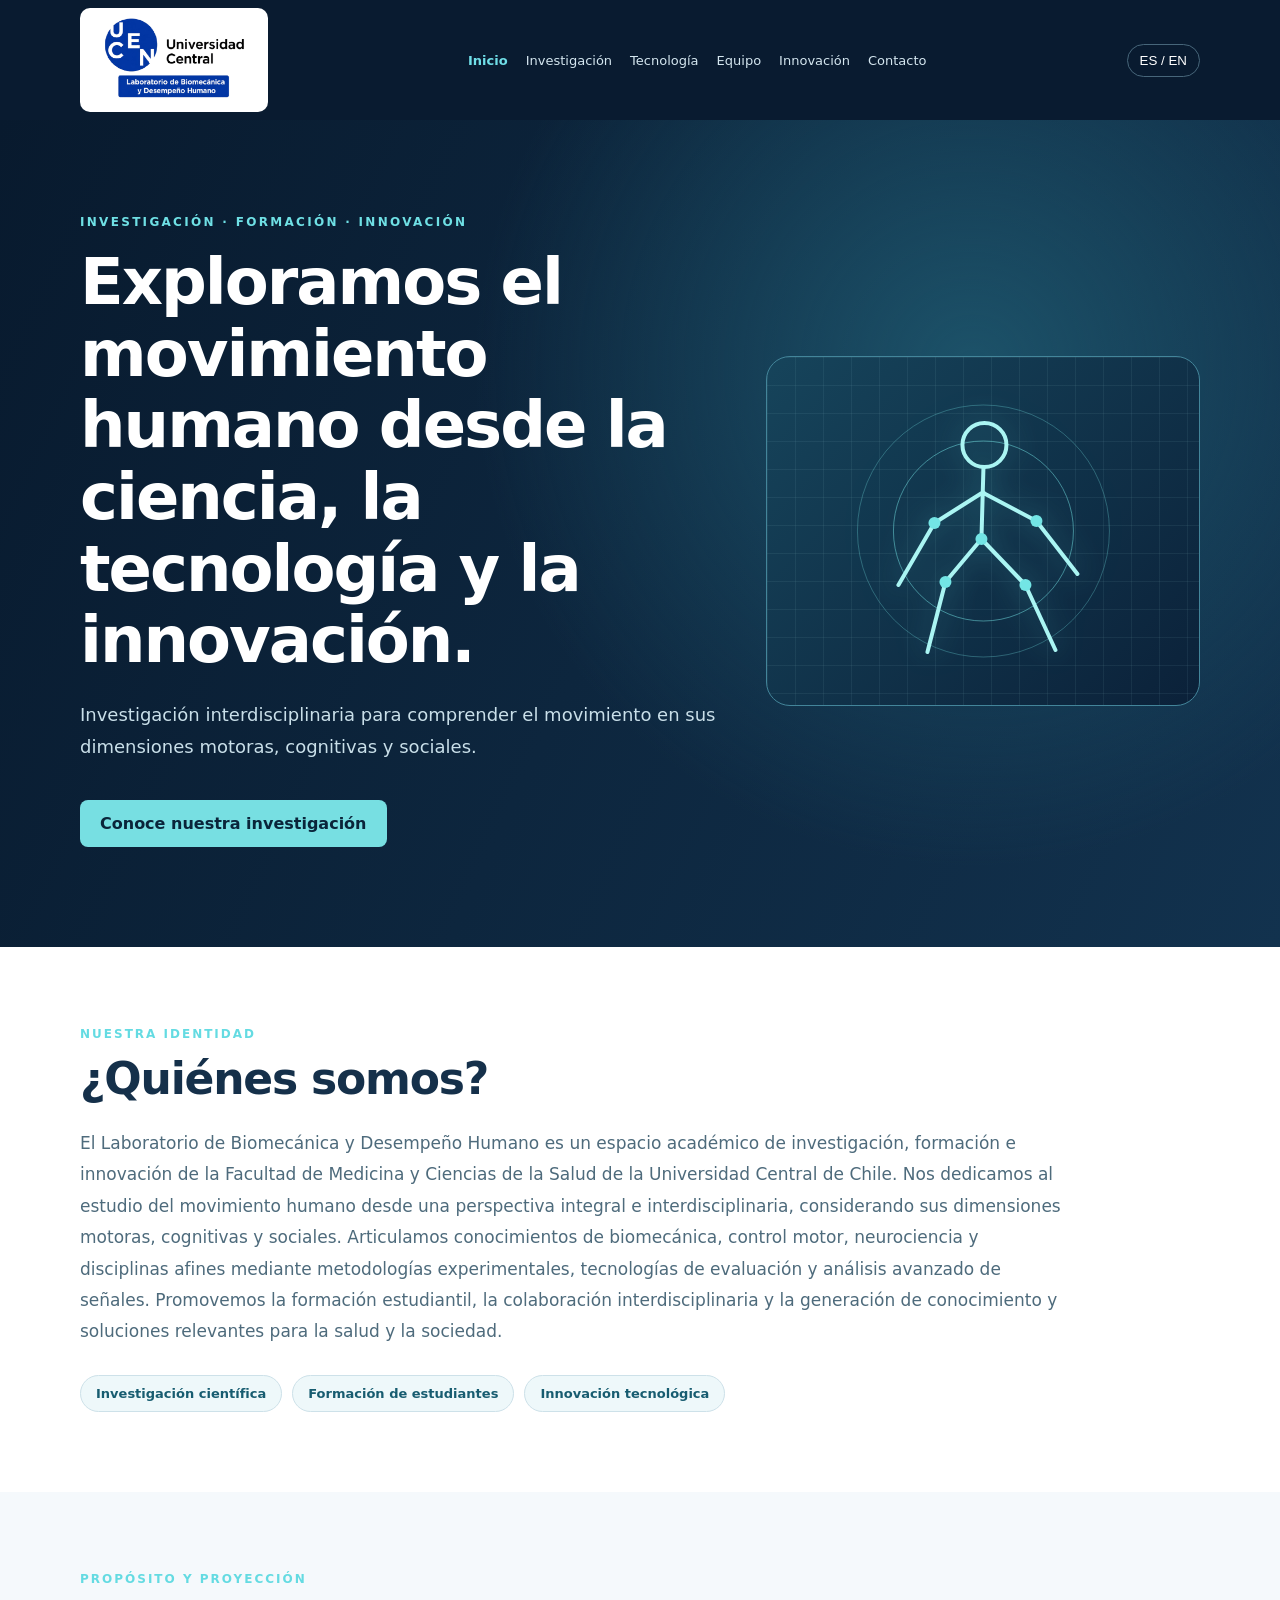
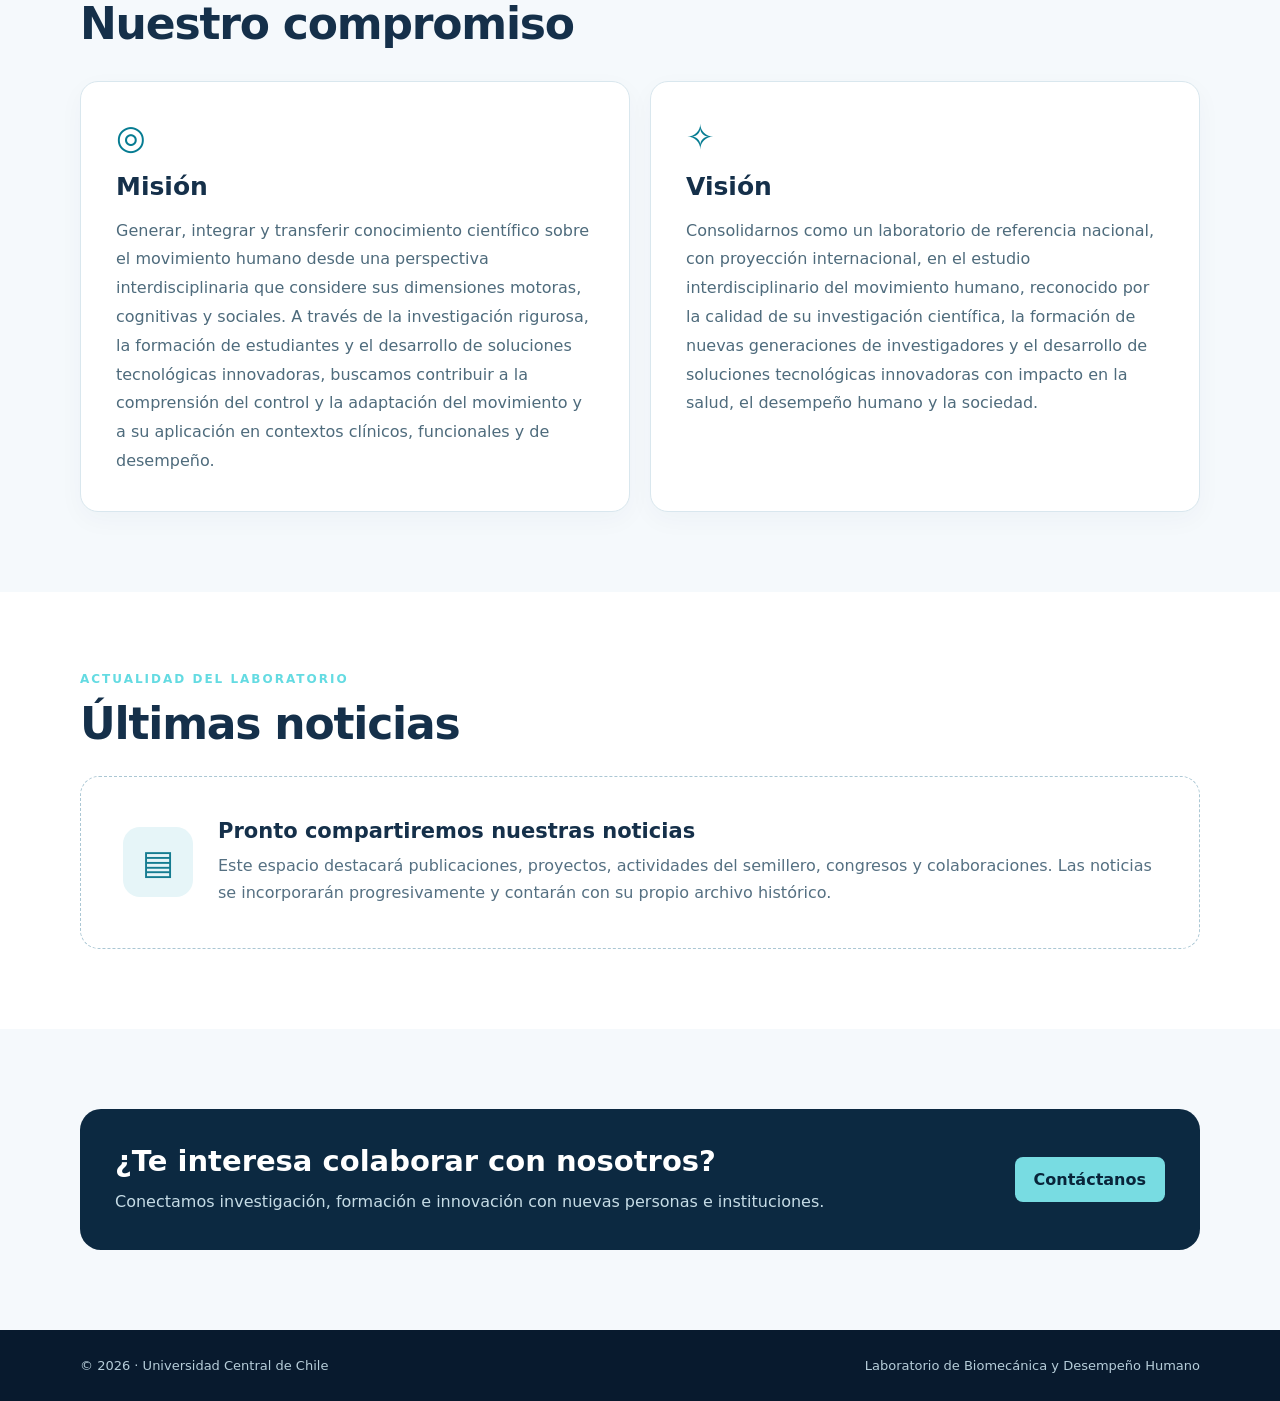
==== commit 397a81fc: "Add files via upload" ====
--- a/index.html
+++ b/index.html
@@ -1,40 +1,9 @@
 <!doctype html>
-<html lang="es">
-<head>
-  <meta charset="utf-8">
-  <meta name="viewport" content="width=device-width, initial-scale=1">
-  <meta name="theme-color" content="#091a2e">
-  <meta name="description" content="Laboratorio de Biomecánica y Desempeño Humano de la Universidad Central de Chile. Investigación, innovación y tecnología del movimiento humano.">
-  <title>Laboratorio de Biomecánica y Desempeño Humano | UCEN</title>
-  <style>
-    :root{font-family:Inter,ui-sans-serif,system-ui,-apple-system,"Segoe UI",Arial,sans-serif;color:#10263c;background:#f6f9fc;font-size:16px;scroll-behavior:smooth}*{box-sizing:border-box}body{margin:0}a{color:inherit;text-decoration:none}button{font:inherit;cursor:pointer}a:focus-visible,button:focus-visible{outline:3px solid #53cbd8;outline-offset:4px}.container{max-width:1190px;padding:0 28px;margin:auto}.top{background:#081a2e;color:white;position:sticky;top:0;z-index:20;border-bottom:1px solid #27465d}.nav{display:flex;align-items:center;justify-content:space-between;min-height:81px;gap:25px}.brand{display:flex;align-items:center;gap:12px;min-width:0}.mark{width:48px;height:48px;border-radius:14px;border:1px solid #47bfd0;display:grid;place-items:center;color:#72dce6;font-size:27px;font-weight:700;background:#0e3047}.brandtext{display:grid;gap:4px}.brandtext strong{font-size:13px;line-height:1.25;max-width:250px}.brandtext small{color:#87a4b8;font-size:11px;letter-spacing:1px;text-transform:uppercase}.links{display:flex;gap:22px;align-items:center}.links a{font-size:13px;color:#d3e1ea}.links a:hover{color:#73e1e5}.lang{display:flex;border:1px solid #416175;border-radius:30px;padding:4px;gap:3px}.lang button{border:0;background:transparent;color:#c0d3e1;padding:7px 10px;border-radius:20px;font-size:12px}.lang button.active{color:#081a2e;background:#82e2e6;font-weight:800}.menu{display:none;color:white;background:none;border:1px solid #547085;border-radius:7px;padding:7px 10px}.hero{background:radial-gradient(circle at 75% 22%,#164b60 0%,transparent 43%),linear-gradient(120deg,#081a2e,#102e49);color:white;overflow:hidden}.hero-grid{min-height:630px;display:grid;grid-template-columns:1.05fr .95fr;align-items:center;gap:35px;padding-top:70px;padding-bottom:80px}.eyebrow{color:#69d8df;font-size:12px;font-weight:800;letter-spacing:2.5px;text-transform:uppercase}.hero h1{font-size:clamp(35px,4.4vw,62px);letter-spacing:-2px;line-height:1.08;margin:19px 0 22px;font-weight:780}.hero p{font-size:18px;line-height:1.7;color:#c9d9e5;max-width:600px}.actions{display:flex;gap:12px;flex-wrap:wrap;margin-top:33px}.btn{border-radius:8px;padding:14px 20px;font-weight:750;font-size:14px;display:inline-flex;align-items:center;justify-content:center}.primary{background:#72d9de;color:#0a2335}.outline{border:1px solid #7c9dad;color:white}.visual{position:relative;min-height:390px;border-radius:22px;border:1px solid #4a7e91;background:linear-gradient(135deg,#143b58,#0b2037);overflow:hidden;box-shadow:0 25px 70px #020b1980}.visual:before{content:"";position:absolute;inset:0;background-image:linear-gradient(#83bac313 1px,transparent 1px),linear-gradient(90deg,#83bac313 1px,transparent 1px);background-size:31px 31px}.orbit{position:absolute;left:50%;top:45%;width:265px;height:265px;border:1px solid #64d7e077;border-radius:50%;transform:translate(-50%,-50%)}.orbit.o2{width:365px;height:365px;border-color:#64d7e02c}.figure{position:absolute;inset:42px 0 40px;width:100%;height:80%;color:#b3eced}.plot{position:absolute;bottom:18px;left:21px;right:21px;background:#07192abf;border:1px solid #3c687c;border-radius:12px;padding:11px 14px;display:flex;align-items:center;justify-content:space-between;color:#b3d3dd;font-size:11px;letter-spacing:1px}.plot b{color:#76e5e3}.section{padding:88px 0}.section.white{background:white}.heading{max-width:760px;margin-bottom:35px}.kicker{color:#047e91;text-transform:uppercase;letter-spacing:2px;font-size:12px;font-weight:800}.heading h2{font-size:clamp(28px,3vw,42px);letter-spacing:-1px;line-height:1.15;margin:13px 0}.heading p,.copy{color:#52677a;line-height:1.8}.cards{display:grid;grid-template-columns:repeat(3,1fr);gap:18px}.card{padding:29px;border:1px solid #dbe6ee;border-radius:16px;background:#fff;box-shadow:0 7px 24px #0c37530a}.icon{font-size:26px;background:#e5f6f7;width:55px;height:55px;display:grid;place-items:center;border-radius:13px;margin-bottom:22px}.card h3{font-size:19px;margin:0 0 10px}.card p{font-size:15px;line-height:1.7;color:#566c7c;margin:0}.split{display:grid;grid-template-columns:1fr 1fr;gap:65px;align-items:center}.image-placeholder{min-height:375px;background:linear-gradient(135deg,#e6f4f8,#c8e0e9);border:2px dashed #91b8c7;border-radius:18px;display:flex;align-items:center;justify-content:center;text-align:center;flex-direction:column;gap:15px;padding:35px;color:#41687b}.image-placeholder span{font-size:44px}.pills{display:flex;flex-wrap:wrap;gap:10px;margin-top:25px}.pill{border:1px solid #cadce4;background:#f3f9fb;border-radius:50px;padding:9px 14px;font-size:13px;font-weight:700}.darkpanel{background:#0a2036;border-radius:22px;padding:46px;color:white;display:flex;align-items:center;justify-content:space-between;gap:30px}.darkpanel h2{font-size:29px;margin:0 0 10px}.darkpanel p{color:#c7dce5;line-height:1.7;margin:0}.footer{background:#071728;color:#a6bfcc;padding:44px 0}.footer-grid{display:flex;justify-content:space-between;gap:30px;align-items:start}.footer strong{color:white}.footer p{font-size:13px;line-height:1.7}.footer a{text-decoration:underline;text-underline-offset:4px}.muted{font-size:12px;color:#7898a9;margin-top:26px}section[id]{scroll-margin-top:80px}@media(max-width:930px){.links{display:none;position:absolute;left:0;right:0;top:80px;background:#081a2e;padding:20px 28px;flex-direction:column;align-items:flex-start;box-shadow:0 15px 28px #081a2e55}.links.open{display:flex}.menu{display:block}.nav{gap:12px}.hero-grid,.split{grid-template-columns:1fr}.hero-grid{padding-top:60px}.visual{min-height:360px}.cards{grid-template-columns:repeat(2,1fr)}}@media(max-width:620px){.container{padding:0 20px}.brandtext strong{font-size:11px}.brandtext small{font-size:9px}.mark{width:39px;height:39px}.hero-grid{gap:38px;padding-bottom:55px}.hero h1{letter-spacing:-1px}.hero p{font-size:16px}.visual{min-height:295px}.figure{height:85%;top:20px}.orbit{width:210px;height:210px}.orbit.o2{width:300px;height:300px}.cards{grid-template-columns:1fr}.section{padding:62px 0}.darkpanel,.footer-grid{flex-direction:column;align-items:stretch}.darkpanel{padding:28px}.links{top:80px}}
-  </style>
-  <link rel="stylesheet" href="logo.css">
-</head>
-<body>
-  <header class="top"><div class="container nav"><a class="brand" href="#inicio" aria-label="Inicio"><span class="mark">∿</span><span class="brandtext"><strong data-i18n="brand">Laboratorio de Biomecánica y Desempeño Humano</strong><small>Universidad Central de Chile</small></span></a><nav id="nav" class="links" aria-label="Principal"><a href="#inicio" data-i18n="navHome">Inicio</a><a href="#investigacion" data-i18n="navResearch">Investigación</a><a href="#tecnologia" data-i18n="navTechnology">Tecnología</a><a href="#equipo" data-i18n="navTeam">Equipo</a><a href="#innovacion" data-i18n="navInnovation">Innovación</a><a href="#contacto" data-i18n="navContact">Contacto</a></nav><div class="lang" aria-label="Language"><button class="active" type="button" data-lang="es" aria-pressed="true">ES</button><button type="button" data-lang="en" aria-pressed="false">EN</button></div><button class="menu" type="button" aria-controls="nav" aria-expanded="false" aria-label="Abrir menú">☰</button></div></header>
-  <main>
-    <section class="hero" id="inicio"><div class="container hero-grid"><div><div class="eyebrow" data-i18n="eyebrow">Investigación · Tecnología · Innovación</div><h1 data-i18n="heroTitle">Comprendiendo el movimiento humano a través de la ciencia.</h1><p data-i18n="heroText">Exploramos el control y la adaptación biomecánica del movimiento humano en contextos clínicos y de desempeño, integrando medición avanzada, análisis de datos e innovación.</p><div class="actions"><a class="btn primary" href="#investigacion" data-i18n="explore">Explorar investigación</a><a class="btn outline" href="#contacto" data-i18n="connect">Contáctanos</a></div></div><div class="visual" role="img" aria-label="Ilustración conceptual de captura de movimiento humano"><div class="orbit o2"></div><div class="orbit"></div><svg class="figure" viewBox="0 0 460 340" fill="none" xmlns="http://www.w3.org/2000/svg" aria-hidden="true"><g stroke="currentColor" stroke-width="3.5" stroke-linecap="round" stroke-linejoin="round"><circle cx="226" cy="55" r="23"/><path d="M226 79L220 166L175 220L140 302M220 166L270 218L310 303M223 102L158 141L117 210M225 103L295 136L345 194"/></g><g fill="#70E3E8"><circle cx="226" cy="55" r="5"/><circle cx="223" cy="102" r="5"/><circle cx="220" cy="166" r="5"/><circle cx="175" cy="220" r="5"/><circle cx="270" cy="218" r="5"/><circle cx="140" cy="302" r="5"/><circle cx="310" cy="303" r="5"/><circle cx="158" cy="141" r="5"/><circle cx="295" cy="136" r="5"/><circle cx="117" cy="210" r="5"/><circle cx="345" cy="194" r="5"/></g><g stroke="#53d3db" opacity=".3"><path d="M75 306H380M90 48L370 290M370 50L80 290"/></g></svg><div class="plot"><span data-i18n="visualLabel">ANÁLISIS DEL MOVIMIENTO HUMANO</span><b>3D · EMG · CoP</b></div></div></div></section>
-    <section class="section white" id="investigacion"><div class="container"><div class="heading"><div class="kicker" data-i18n="researchKicker">Nuestra investigación</div><h2 data-i18n="researchTitle">Ciencia del movimiento con impacto humano.</h2><p data-i18n="researchIntro">Desarrollamos aproximaciones experimentales y computacionales para estudiar cómo las personas controlan y adaptan su movimiento.</p></div><div class="cards"><article class="card"><div class="icon">◉</div><h3 data-i18n="r1Title">Control postural y equilibrio</h3><p data-i18n="r1Text">Evaluación de estabilidad, centro de presión y adaptación sensoriomotora en poblaciones clínicas y no clínicas.</p></article><article class="card"><div class="icon">∿</div><h3 data-i18n="r2Title">Marcha y desempeño humano</h3><p data-i18n="r2Text">Análisis cinemático, cinético y de señales musculares durante tareas funcionales.</p></article><article class="card"><div class="icon">◎</div><h3 data-i18n="r3Title">Tecnologías de rehabilitación</h3><p data-i18n="r3Text">Integración de sensores, realidad virtual, análisis computacional y tecnologías accesibles.</p></article></div></div></section>
-    <section class="section" id="tecnologia"><div class="container split"><div class="image-placeholder"><span>⌁</span><strong data-i18n="photoTitle">Fotografía del laboratorio</strong><span style="font-size:14px" data-i18n="photoText">Próximamente incorporaremos imágenes reales de nuestro equipamiento.</span></div><div><div class="kicker" data-i18n="techKicker">Infraestructura científica</div><div class="heading" style="margin:0"><h2 data-i18n="techTitle">Tecnología para medir, analizar y comprender.</h2><p data-i18n="techText">El laboratorio integra herramientas instrumentales y digitales para el estudio multidimensional del movimiento humano.</p></div><div class="pills"><span class="pill">Vicon Motion Capture</span><span class="pill">Force Platforms</span><span class="pill">Surface EMG</span><span class="pill">IMUs</span><span class="pill">Virtual Reality</span><span class="pill">3D Printing</span></div></div></div></section>
-    <section class="section white" id="equipo"><div class="container split"><div><div class="kicker" data-i18n="teamKicker">Personas y formación</div><div class="heading" style="margin:0"><h2 data-i18n="teamTitle">Un espacio para investigar y aprender juntos.</h2><p data-i18n="teamText">Promovemos experiencias de investigación formativa, participación estudiantil y colaboración interdisciplinaria. Nuestro Semillero de Investigación e Innovación en Kinesiología impulsa el desarrollo de nuevas capacidades científicas.</p></div></div><div class="image-placeholder"><span>♧</span><strong data-i18n="teamPhoto">Fotografía del equipo</strong><span style="font-size:14px" data-i18n="teamPhotoText">Espacio reservado para investigadores y estudiantes.</span></div></div></section>
-    <section class="section" id="innovacion"><div class="container"><div class="heading"><div class="kicker" data-i18n="innovationKicker">Innovación aplicada</div><h2 data-i18n="innovationTitle">De la medición a las soluciones.</h2><p data-i18n="innovationText">Exploramos prototipos y herramientas de bajo costo, fabricación digital y aplicaciones tecnológicas orientadas a desafíos de salud y movimiento.</p></div><div class="darkpanel"><div><h2 data-i18n="collabTitle">Construyamos nuevas colaboraciones.</h2><p data-i18n="collabText">Abrimos oportunidades para investigación, formación e innovación con equipos nacionales e internacionales.</p></div><a class="btn primary" href="#contacto" data-i18n="contactBtn">Conversemos</a></div></div></section>
-    <section class="section white" id="contacto"><div class="container"><div class="heading"><div class="kicker" data-i18n="contactKicker">Contacto</div><h2 data-i18n="contactTitle">Conectemos ciencia y colaboración.</h2><p data-i18n="contactText">Laboratorio de Biomecánica y Desempeño Humano · Facultad de Medicina y Ciencias de la Salud · Universidad Central de Chile, Santiago.</p></div><div class="pills"><a class="pill" href="https://www.instagram.com/lab.biomecanica.ucen/" target="_blank" rel="noopener noreferrer">Instagram @lab.biomecanica.ucen</a><a class="pill" href="https://www.ucentral.cl/" target="_blank" rel="noopener noreferrer">Universidad Central de Chile</a></div></div></section>
-  </main>
-  <footer class="footer"><div class="container"><div class="footer-grid"><div><strong data-i18n="brand">Laboratorio de Biomecánica y Desempeño Humano</strong><p>Universidad Central de Chile · Santiago, Chile</p></div><div><strong data-i18n="footerNote">Investigación, formación e innovación.</strong><p data-i18n="footerDisclaimer">Sitio en desarrollo. Los proyectos y publicaciones se incorporarán progresivamente.</p></div></div><div class="muted">© <span id="year"></span> · Universidad Central de Chile</div></div></footer>
-  <script>
-    const translations={en:{brand:"Human Biomechanics and Performance Laboratory",navHome:"Home",navResearch:"Research",navTechnology:"Technology",navTeam:"Team",navInnovation:"Innovation",navContact:"Contact",eyebrow:"Research · Technology · Innovation",heroTitle:"Understanding human movement through science.",heroText:"We explore biomechanical control and adaptation of human movement in clinical and performance contexts, combining advanced measurement, data analysis and innovation.",explore:"Explore research",connect:"Contact us",visualLabel:"HUMAN MOVEMENT ANALYSIS",researchKicker:"Our research",researchTitle:"Movement science with human impact.",researchIntro:"We develop experimental and computational approaches to investigate how people control and adapt their movement.",r1Title:"Postural control and balance",r1Text:"Assessment of stability, center of pressure and sensorimotor adaptation in clinical and non-clinical populations.",r2Title:"Gait and human performance",r2Text:"Kinematic, kinetic and muscular signal analysis during functional tasks.",r3Title:"Rehabilitation technologies",r3Text:"Integration of sensors, virtual reality, computational analysis and accessible technologies.",photoTitle:"Laboratory photograph",photoText:"Real photographs of our equipment will be added soon.",techKicker:"Scientific infrastructure",techTitle:"Technology to measure, analyze and understand.",techText:"Our laboratory combines instrumental and digital tools for multidimensional human movement analysis.",teamKicker:"People and education",teamTitle:"A place to investigate and learn together.",teamText:"We encourage formative research, student participation and interdisciplinary collaboration. Our Kinesiology Research and Innovation Student Group helps develop new scientific skills.",teamPhoto:"Team photograph",teamPhotoText:"Reserved for researchers and students.",innovationKicker:"Applied innovation",innovationTitle:"From measurement to solutions.",innovationText:"We explore affordable prototypes and tools, digital fabrication and technological applications addressing health and movement challenges.",collabTitle:"Let's build new collaborations.",collabText:"We welcome opportunities for research, education and innovation with national and international teams.",contactBtn:"Get in touch",contactKicker:"Contact",contactTitle:"Connecting science and collaboration.",contactText:"Human Biomechanics and Performance Laboratory · Faculty of Medicine and Health Sciences · Universidad Central de Chile, Santiago.",footerNote:"Research, education and innovation.",footerDisclaimer:"Website under development. Projects and publications will be added progressively."}};
-    const original=Object.fromEntries([...document.querySelectorAll('[data-i18n]')].map(el=>[el.dataset.i18n,el.textContent]));
-    function setLanguage(lang){document.documentElement.lang=lang;document.querySelectorAll('[data-i18n]').forEach(el=>el.textContent=lang==='es'?original[el.dataset.i18n]:translations.en[el.dataset.i18n]||original[el.dataset.i18n]);document.querySelectorAll('[data-lang]').forEach(btn=>{const active=btn.dataset.lang===lang;btn.classList.toggle('active',active);btn.setAttribute('aria-pressed',String(active))});localStorage.setItem('lab-language',lang)}
-    document.querySelectorAll('[data-lang]').forEach(btn=>btn.addEventListener('click',()=>setLanguage(btn.dataset.lang)));
-    const menu=document.querySelector('.menu'),nav=document.querySelector('#nav');menu.addEventListener('click',()=>{const open=nav.classList.toggle('open');menu.setAttribute('aria-expanded',String(open))});nav.querySelectorAll('a').forEach(a=>a.addEventListener('click',()=>{nav.classList.remove('open');menu.setAttribute('aria-expanded','false')}));document.querySelector('#year').textContent=new Date().getFullYear();setLanguage(localStorage.getItem('lab-language')==='en'?'en':'es');
-    const routes={'#inicio':'index.html','#investigacion':'investigacion.html','#tecnologia':'tecnologia.html','#equipo':'equipo.html','#innovacion':'innovacion.html','#contacto':'contacto.html'};nav.querySelectorAll('a').forEach(a=>{if(routes[a.getAttribute('href')])a.setAttribute('href',routes[a.getAttribute('href')])});
-    // El inicio incorpora el logotipo como imagen real, también si el CSS anterior está en caché.
-    const homeLogo=document.querySelector('.top .brand');
-    homeLogo.replaceChildren();
-    homeLogo.setAttribute('aria-label','Laboratorio de Biomecánica y Desempeño Humano — inicio');
-    homeLogo.style.cssText='display:flex;align-items:center;justify-content:center;background:#fff;border-radius:10px;width:188px;min-width:188px;height:104px;padding:5px;overflow:hidden';
-    const logoImage=document.createElement('img');logoImage.src='lab_logo.png';logoImage.alt='Universidad Central de Chile — Laboratorio de Biomecánica y Desempeño Humano';logoImage.style.cssText='display:block;width:100%;height:100%;object-fit:contain';homeLogo.appendChild(logoImage);
-  </script>
-</body>
-</html>
+<html lang="es"><head><meta charset="utf-8"><meta name="viewport" content="width=device-width,initial-scale=1"><meta name="theme-color" content="#091b30"><meta name="description" content="Laboratorio de Biomecánica y Desempeño Humano de la Universidad Central de Chile: investigación, formación e innovación en el estudio del movimiento humano."><title>Inicio | Laboratorio de Biomecánica y Desempeño Humano</title><link rel="stylesheet" href="paginas.css"><link rel="stylesheet" href="logo.css">
+<style>
+  .home-hero{background:radial-gradient(circle at 76% 30%,#1c5269 0%,transparent 44%),linear-gradient(115deg,#081a2e,#12324e);color:white;padding:95px 0 100px}.home-hero .hero-layout{display:grid;grid-template-columns:1.2fr .8fr;align-items:center;gap:35px}.home-hero h1{font-size:clamp(38px,5vw,67px);line-height:1.12;letter-spacing:-2px;max-width:800px;margin:18px 0 22px}.home-hero p{font-size:18px;line-height:1.75;color:#c9dfe9;max-width:690px}.eyebrow{font-size:12px;font-weight:800;color:#6fe0e5;letter-spacing:2.3px;text-transform:uppercase}.hero-button{display:inline-block;padding:14px 20px;border-radius:8px;background:#77dfe2;color:#0a253a;font-weight:800;margin-top:20px}.hero-visual{height:350px;border:1px solid #43859a;border-radius:24px;background:linear-gradient(135deg,#16445b,#0b2139);position:relative;overflow:hidden;display:grid;place-items:center}.hero-visual:before{content:"";position:absolute;inset:0;background-image:linear-gradient(#a3dfe313 1px,transparent 1px),linear-gradient(90deg,#a3dfe313 1px,transparent 1px);background-size:28px 28px}.hero-visual svg{position:relative;width:84%;max-height:300px;filter:drop-shadow(0 0 14px #62e7e566)}.section{padding:80px 0}.section.white{background:white}.section-title{font-size:clamp(30px,3.6vw,44px);letter-spacing:-1.2px;line-height:1.2;margin:12px 0 22px}.section-copy{font-size:17px;line-height:1.85;color:#4e6b7c;max-width:990px}.pillars{display:flex;gap:10px;flex-wrap:wrap;margin-top:27px}.pillar{border:1px solid #cde1e9;background:#eef8fa;color:#175c70;border-radius:50px;padding:10px 15px;font-size:13px;font-weight:800}.value-grid{display:grid;grid-template-columns:1fr 1fr;gap:20px;margin-top:30px}.value-card{background:#fff;border:1px solid #d9e7ee;border-radius:18px;padding:35px;box-shadow:0 8px 26px #0c375309}.value-icon{color:#067c92;font-size:34px;margin-bottom:15px}.value-card h3{font-size:25px;margin:0 0 16px}.value-card p{line-height:1.8;color:#4e6b7c;margin:0}.news-head{display:flex;justify-content:space-between;align-items:end;gap:20px}.news-empty{background:#fff;border:1px dashed #abc7d4;border-radius:19px;padding:42px;display:flex;gap:25px;align-items:center;margin-top:25px}.news-icon{flex:0 0 70px;width:70px;height:70px;border-radius:17px;background:#e6f5f8;color:#157c91;display:grid;place-items:center;font-size:34px}.news-empty h3{margin:0 0 9px;font-size:21px}.news-empty p{color:#557082;line-height:1.7;margin:0}.callout{background:#0c2941;border-radius:21px;color:white;padding:35px;display:flex;align-items:center;justify-content:space-between;gap:25px}.callout h2{font-size:29px;margin:0 0 10px}.callout p{color:#c6dce6;line-height:1.7;margin:0}.callout a{background:#78dce2;color:#09253a;padding:13px 19px;border-radius:8px;font-weight:800;white-space:nowrap}@media(max-width:850px){.home-hero .hero-layout{grid-template-columns:1fr}.hero-visual{height:280px}.home-hero{padding:65px 0}.section{padding:55px 0}}@media(max-width:650px){.value-grid{grid-template-columns:1fr}.news-empty{flex-direction:column;align-items:start;padding:26px}.callout{align-items:start;flex-direction:column;padding:26px}.home-hero h1{letter-spacing:-1px}}
+</style></head>
+<body><div id="app"></div><script>
+const strings={es:{nav:['Inicio','Investigación','Tecnología','Equipo','Innovación','Contacto'],eyebrow:'INVESTIGACIÓN · FORMACIÓN · INNOVACIÓN',hero:'Exploramos el movimiento humano desde la ciencia, la tecnología y la innovación.',sub:'Investigación interdisciplinaria para comprender el movimiento en sus dimensiones motoras, cognitivas y sociales.',researchButton:'Conoce nuestra investigación',aboutTag:'NUESTRA IDENTIDAD',about:'¿Quiénes somos?',aboutBody:'El Laboratorio de Biomecánica y Desempeño Humano es un espacio académico de investigación, formación e innovación de la Facultad de Medicina y Ciencias de la Salud de la Universidad Central de Chile. Nos dedicamos al estudio del movimiento humano desde una perspectiva integral e interdisciplinaria, considerando sus dimensiones motoras, cognitivas y sociales. Articulamos conocimientos de biomecánica, control motor, neurociencia y disciplinas afines mediante metodologías experimentales, tecnologías de evaluación y análisis avanzado de señales. Promovemos la formación estudiantil, la colaboración interdisciplinaria y la generación de conocimiento y soluciones relevantes para la salud y la sociedad.',pillars:['Investigación científica','Formación de estudiantes','Innovación tecnológica'],identityTag:'PROPÓSITO Y PROYECCIÓN',identityTitle:'Nuestro compromiso',mission:'Misión',missionBody:'Generar, integrar y transferir conocimiento científico sobre el movimiento humano desde una perspectiva interdisciplinaria que considere sus dimensiones motoras, cognitivas y sociales. A través de la investigación rigurosa, la formación de estudiantes y el desarrollo de soluciones tecnológicas innovadoras, buscamos contribuir a la comprensión del control y la adaptación del movimiento y a su aplicación en contextos clínicos, funcionales y de desempeño.',vision:'Visión',visionBody:'Consolidarnos como un laboratorio de referencia nacional, con proyección internacional, en el estudio interdisciplinario del movimiento humano, reconocido por la calidad de su investigación científica, la formación de nuevas generaciones de investigadores y el desarrollo de soluciones tecnológicas innovadoras con impacto en la salud, el desempeño humano y la sociedad.',newsTag:'ACTUALIDAD DEL LABORATORIO',news:'Últimas noticias',newsTitle:'Pronto compartiremos nuestras noticias',newsBody:'Este espacio destacará publicaciones, proyectos, actividades del semillero, congresos y colaboraciones. Las noticias se incorporarán progresivamente y contarán con su propio archivo histórico.',collab:'¿Te interesa colaborar con nosotros?',collabBody:'Conectamos investigación, formación e innovación con nuevas personas e instituciones.',contact:'Contáctanos',footer:'Laboratorio de Biomecánica y Desempeño Humano'},en:{nav:['Home','Research','Technology','Team','Innovation','Contact'],eyebrow:'RESEARCH · EDUCATION · INNOVATION',hero:'Exploring human movement through science, technology and innovation.',sub:'Interdisciplinary research to understand motor, cognitive and social dimensions of human movement.',researchButton:'Explore our research',aboutTag:'OUR IDENTITY',about:'Who we are',aboutBody:'The Human Biomechanics and Performance Laboratory is an academic space for research, education and innovation at the Faculty of Medicine and Health Sciences, Universidad Central de Chile. We study human movement from an integrated, interdisciplinary perspective encompassing its motor, cognitive and social dimensions. We connect biomechanics, motor control, neuroscience and related fields through experimental methods, movement assessment technologies and advanced signal analysis. We promote student training, interdisciplinary collaboration and knowledge and solutions relevant to health and society.',pillars:['Scientific research','Student training','Technology innovation'],identityTag:'PURPOSE AND OUTLOOK',identityTitle:'Our commitment',mission:'Mission',missionBody:'To generate, integrate and transfer scientific knowledge about human movement from an interdisciplinary perspective encompassing its motor, cognitive and social dimensions. Through rigorous research, student education and innovative technological solutions, we seek to advance understanding of movement control and adaptation and their application to clinical, functional and performance contexts.',vision:'Vision',visionBody:'To become a nationally recognized laboratory with international reach in interdisciplinary human movement research, known for the quality of its scientific work, the education of future researchers and innovative technological solutions that benefit health, human performance and society.',newsTag:'LABORATORY UPDATES',news:'Latest news',newsTitle:'News coming soon',newsBody:'This space will feature publications, projects, student research activities, conferences and collaborations. Articles will be added progressively and preserved in a news archive.',collab:'Interested in collaborating?',collabBody:'We connect research, education and innovation with new people and institutions.',contact:'Contact us',footer:'Human Biomechanics and Performance Laboratory'}};
+const paths=['index.html','investigacion.html','tecnologia.html','equipo.html','innovacion.html','contacto.html'];let language=localStorage.getItem('lab-language')==='en'?'en':'es';function render(){const t=strings[language];document.documentElement.lang=language;document.querySelector('#app').innerHTML=`<header class="header"><div class="container header-inner"><a href="index.html" class="logo" aria-label="Laboratorio de Biomecánica y Desempeño Humano">Laboratorio de Biomecánica y Desempeño Humano<small>UNIVERSIDAD CENTRAL DE CHILE</small></a><nav class="nav" aria-label="Navigation">${paths.map((p,i)=>`<a href="${p}" ${i===0?'aria-current="page"':''}>${t.nav[i]}</a>`).join('')}</nav><button type="button" class="language" id="toggle">${language.toUpperCase()} / ${language==='es'?'EN':'ES'}</button></div></header><main><section class="home-hero"><div class="container hero-layout"><div><div class="eyebrow">${t.eyebrow}</div><h1>${t.hero}</h1><p>${t.sub}</p><a href="investigacion.html" class="hero-button">${t.researchButton}</a></div><div class="hero-visual" role="img" aria-label="Human movement conceptual illustration"><svg viewBox="0 0 300 300" fill="none" xmlns="http://www.w3.org/2000/svg"><circle cx="150" cy="150" r="126" stroke="#74E3E5" opacity=".3"/><circle cx="150" cy="150" r="90" stroke="#74E3E5" opacity=".5"/><g stroke="#AAF5F3" stroke-width="4" stroke-linecap="round" stroke-linejoin="round"><circle cx="151" cy="64" r="22"/><path d="M150 87L148 158L112 201L94 271M148 158L192 204L222 269M150 111L101 142L65 204M150 112L203 140L244 193"/></g><g fill="#73E5E5"><circle cx="148" cy="158" r="6"/><circle cx="112" cy="201" r="6"/><circle cx="192" cy="204" r="6"/><circle cx="101" cy="142" r="6"/><circle cx="203" cy="140" r="6"/></g></svg></div></div></section><section class="section white" id="nosotros"><div class="container"><div class="kicker">${t.aboutTag}</div><h2 class="section-title">${t.about}</h2><p class="section-copy">${t.aboutBody}</p><div class="pillars">${t.pillars.map(p=>`<span class="pillar">${p}</span>`).join('')}</div></div></section><section class="section"><div class="container"><div class="kicker">${t.identityTag}</div><h2 class="section-title">${t.identityTitle}</h2><div class="value-grid"><article class="value-card"><div class="value-icon" aria-hidden="true">◎</div><h3>${t.mission}</h3><p>${t.missionBody}</p></article><article class="value-card"><div class="value-icon" aria-hidden="true">✧</div><h3>${t.vision}</h3><p>${t.visionBody}</p></article></div></div></section><section class="section white" id="noticias"><div class="container"><div class="kicker">${t.newsTag}</div><h2 class="section-title">${t.news}</h2><div class="news-empty"><div class="news-icon" aria-hidden="true">▤</div><div><h3>${t.newsTitle}</h3><p>${t.newsBody}</p></div></div></div></section><section class="section"><div class="container"><div class="callout"><div><h2>${t.collab}</h2><p>${t.collabBody}</p></div><a href="contacto.html">${t.contact}</a></div></div></section></main><footer class="footer"><div class="container footer-inner"><span>© ${new Date().getFullYear()} · Universidad Central de Chile</span><span>${t.footer}</span></div></footer>`;document.querySelector('#toggle').addEventListener('click',()=>{language=language==='es'?'en':'es';localStorage.setItem('lab-language',language);render()})}render();
+</script></body></html>
--- a/paginas.css
+++ b/paginas.css
@@ -0,0 +1 @@
+:root{font-family:Inter,ui-sans-serif,system-ui,-apple-system,"Segoe UI",Arial,sans-serif;color:#15304a;background:#f5f9fc;font-size:16px}*{box-sizing:border-box}body{margin:0}a{color:inherit;text-decoration:none}a:focus-visible,button:focus-visible{outline:3px solid #59d8e1;outline-offset:3px}.container{width:min(1120px,calc(100% - 44px));margin:auto}.header{background:#091b30;color:white;position:sticky;top:0;z-index:3}.header-inner{min-height:79px;display:flex;align-items:center;justify-content:space-between;gap:24px}.logo{font-weight:800;font-size:15px;max-width:260px;line-height:1.3}.logo small{display:block;font-weight:500;font-size:11px;letter-spacing:1px;color:#85acbf;margin-top:4px}.nav{display:flex;align-items:center;gap:18px;flex-wrap:wrap}.nav a{color:#d4e6ef;font-size:13px}.nav a[aria-current="page"]{color:#70dfe8;font-weight:800}.language{border:1px solid #47667a;background:none;color:white;border-radius:24px;padding:8px 12px;cursor:pointer}.mast{background:radial-gradient(circle at 80% 10%,#19516a,transparent 50%),linear-gradient(110deg,#081a2e,#133754);color:white;padding:85px 0 90px}.kicker{font-size:12px;letter-spacing:2px;text-transform:uppercase;font-weight:800;color:#64dbe2}.mast h1{font-size:clamp(36px,5.2vw,66px);max-width:850px;letter-spacing:-2px;line-height:1.09;margin:18px 0}.mast p{font-size:18px;color:#d2e1ea;max-width:690px;line-height:1.7}.content{padding:65px 0 90px}.intro{max-width:850px;line-height:1.8;color:#4d687a;font-size:18px;margin:0 0 32px}.grid{display:grid;grid-template-columns:repeat(2,minmax(0,1fr));gap:20px}.panel{background:white;border:1px solid #d7e4ec;border-radius:17px;padding:30px;box-shadow:0 8px 24px #10304708}.panel h2{font-size:22px;margin:0 0 12px;letter-spacing:-.5px}.panel p{color:#536e7e;line-height:1.75;margin:0}.tag{display:inline-block;padding:7px 12px;border-radius:20px;background:#e6f6f8;color:#087c91;font-size:12px;font-weight:800;margin-bottom:19px}.note{background:#e9f5f8;border-left:4px solid #1ca7b6;padding:18px 22px;color:#375568;border-radius:0 12px 12px 0;margin-top:30px;line-height:1.65}.back{display:inline-flex;margin-top:36px;color:#087c91;font-weight:800}.footer{background:#081a2e;color:#b6cdd9;padding:28px 0;font-size:13px}.footer a{text-decoration:underline}.footer-inner{display:flex;justify-content:space-between;gap:20px}.portrait{background:linear-gradient(130deg,#def1f6,#c3dbe7);border:2px dashed #91b9c8;color:#527487;border-radius:13px;min-height:180px;display:grid;place-items:center;margin-bottom:17px;text-align:center;padding:20px}@media(max-width:850px){.header-inner{align-items:flex-start;flex-direction:column;padding:16px 0}.nav{gap:12px}.mast{padding:60px 0}.grid{grid-template-columns:1fr}}@media(max-width:500px){.footer-inner{flex-direction:column}.nav a{font-size:12px}.mast h1{letter-spacing:-1px}}
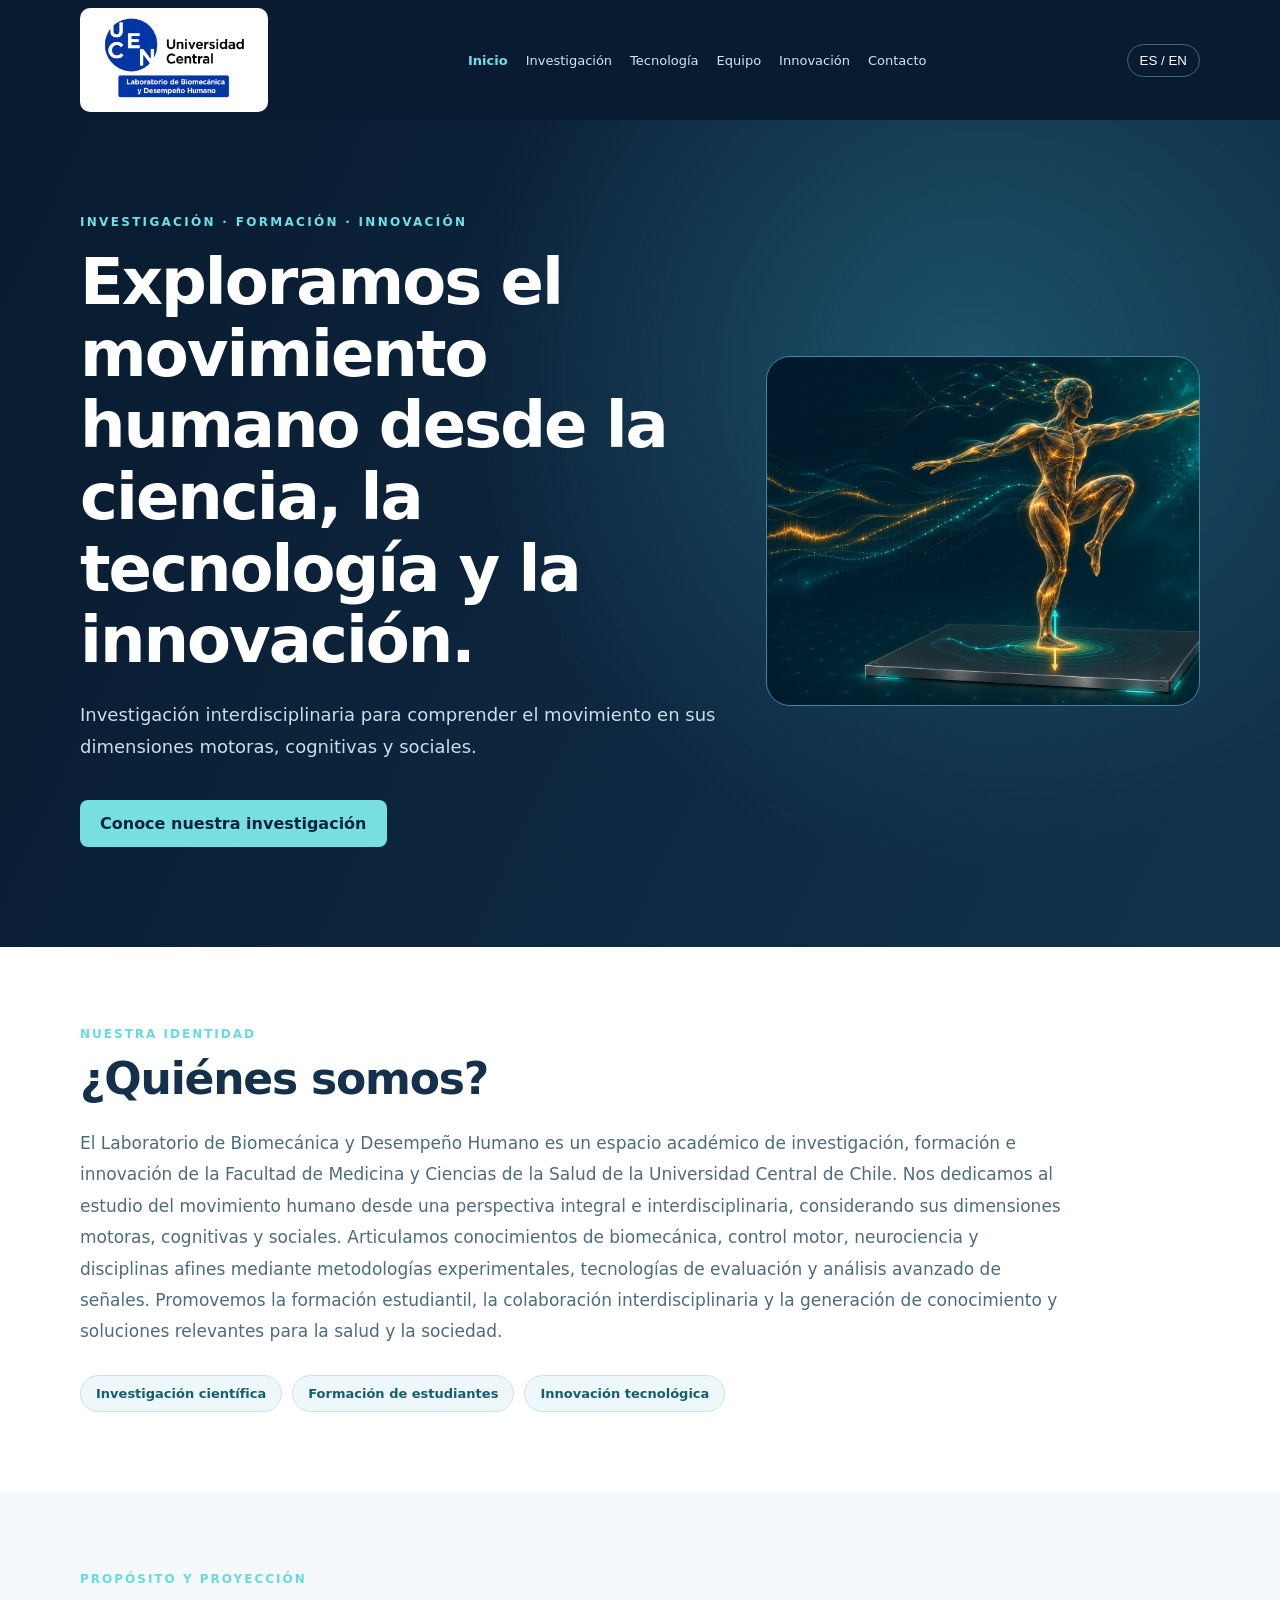
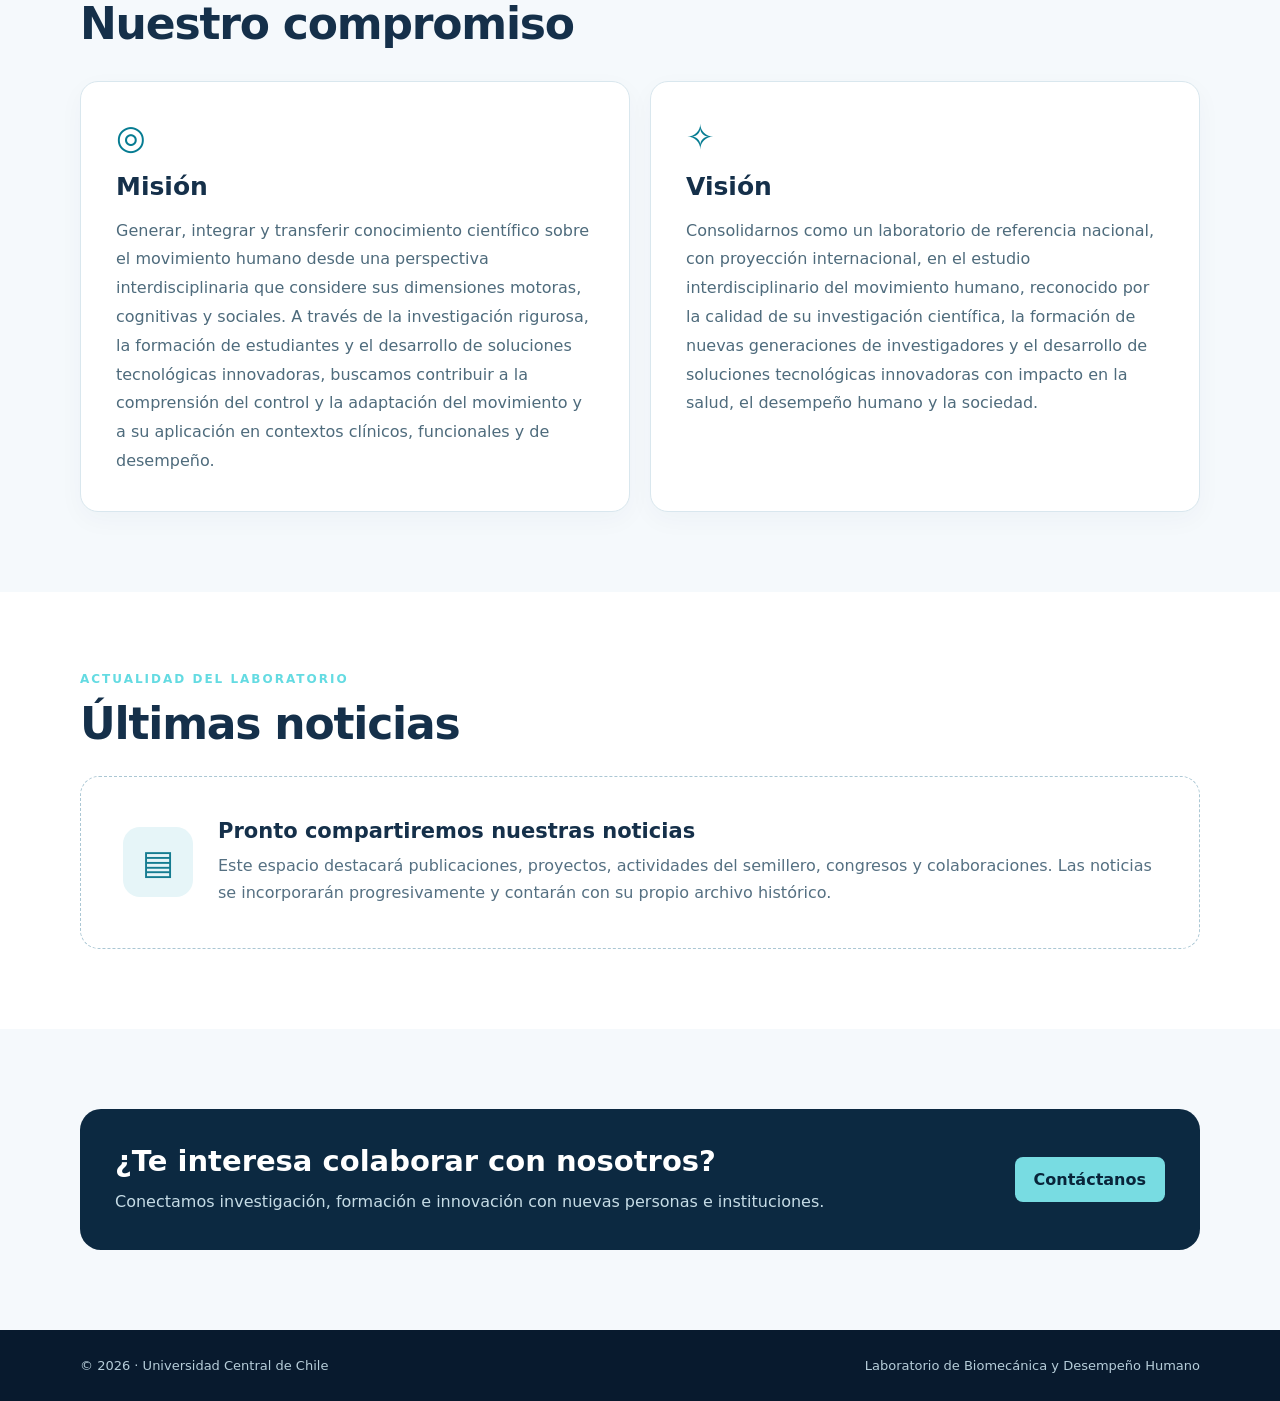
==== commit d3f4230a: "Add files via upload" ====
--- a/index.html
+++ b/index.html
@@ -2,6 +2,9 @@
 <html lang="es"><head><meta charset="utf-8"><meta name="viewport" content="width=device-width,initial-scale=1"><meta name="theme-color" content="#091b30"><meta name="description" content="Laboratorio de Biomecánica y Desempeño Humano de la Universidad Central de Chile: investigación, formación e innovación en el estudio del movimiento humano."><title>Inicio | Laboratorio de Biomecánica y Desempeño Humano</title><link rel="stylesheet" href="paginas.css"><link rel="stylesheet" href="logo.css">
 <style>
   .home-hero{background:radial-gradient(circle at 76% 30%,#1c5269 0%,transparent 44%),linear-gradient(115deg,#081a2e,#12324e);color:white;padding:95px 0 100px}.home-hero .hero-layout{display:grid;grid-template-columns:1.2fr .8fr;align-items:center;gap:35px}.home-hero h1{font-size:clamp(38px,5vw,67px);line-height:1.12;letter-spacing:-2px;max-width:800px;margin:18px 0 22px}.home-hero p{font-size:18px;line-height:1.75;color:#c9dfe9;max-width:690px}.eyebrow{font-size:12px;font-weight:800;color:#6fe0e5;letter-spacing:2.3px;text-transform:uppercase}.hero-button{display:inline-block;padding:14px 20px;border-radius:8px;background:#77dfe2;color:#0a253a;font-weight:800;margin-top:20px}.hero-visual{height:350px;border:1px solid #43859a;border-radius:24px;background:linear-gradient(135deg,#16445b,#0b2139);position:relative;overflow:hidden;display:grid;place-items:center}.hero-visual:before{content:"";position:absolute;inset:0;background-image:linear-gradient(#a3dfe313 1px,transparent 1px),linear-gradient(90deg,#a3dfe313 1px,transparent 1px);background-size:28px 28px}.hero-visual svg{position:relative;width:84%;max-height:300px;filter:drop-shadow(0 0 14px #62e7e566)}.section{padding:80px 0}.section.white{background:white}.section-title{font-size:clamp(30px,3.6vw,44px);letter-spacing:-1.2px;line-height:1.2;margin:12px 0 22px}.section-copy{font-size:17px;line-height:1.85;color:#4e6b7c;max-width:990px}.pillars{display:flex;gap:10px;flex-wrap:wrap;margin-top:27px}.pillar{border:1px solid #cde1e9;background:#eef8fa;color:#175c70;border-radius:50px;padding:10px 15px;font-size:13px;font-weight:800}.value-grid{display:grid;grid-template-columns:1fr 1fr;gap:20px;margin-top:30px}.value-card{background:#fff;border:1px solid #d9e7ee;border-radius:18px;padding:35px;box-shadow:0 8px 26px #0c375309}.value-icon{color:#067c92;font-size:34px;margin-bottom:15px}.value-card h3{font-size:25px;margin:0 0 16px}.value-card p{line-height:1.8;color:#4e6b7c;margin:0}.news-head{display:flex;justify-content:space-between;align-items:end;gap:20px}.news-empty{background:#fff;border:1px dashed #abc7d4;border-radius:19px;padding:42px;display:flex;gap:25px;align-items:center;margin-top:25px}.news-icon{flex:0 0 70px;width:70px;height:70px;border-radius:17px;background:#e6f5f8;color:#157c91;display:grid;place-items:center;font-size:34px}.news-empty h3{margin:0 0 9px;font-size:21px}.news-empty p{color:#557082;line-height:1.7;margin:0}.callout{background:#0c2941;border-radius:21px;color:white;padding:35px;display:flex;align-items:center;justify-content:space-between;gap:25px}.callout h2{font-size:29px;margin:0 0 10px}.callout p{color:#c6dce6;line-height:1.7;margin:0}.callout a{background:#78dce2;color:#09253a;padding:13px 19px;border-radius:8px;font-weight:800;white-space:nowrap}@media(max-width:850px){.home-hero .hero-layout{grid-template-columns:1fr}.hero-visual{height:280px}.home-hero{padding:65px 0}.section{padding:55px 0}}@media(max-width:650px){.value-grid{grid-template-columns:1fr}.news-empty{flex-direction:column;align-items:start;padding:26px}.callout{align-items:start;flex-direction:column;padding:26px}.home-hero h1{letter-spacing:-1px}}
+  /* Imagen original de neurociencia en lugar de la ilustración provisional. */
+  .hero-visual{background:#071d31 url('neurociencia-portada.png?v=final-20261121') center center/cover no-repeat}
+  .hero-visual:before,.hero-visual svg{display:none}
 </style></head>
 <body><div id="app"></div><script>
 const strings={es:{nav:['Inicio','Investigación','Tecnología','Equipo','Innovación','Contacto'],eyebrow:'INVESTIGACIÓN · FORMACIÓN · INNOVACIÓN',hero:'Exploramos el movimiento humano desde la ciencia, la tecnología y la innovación.',sub:'Investigación interdisciplinaria para comprender el movimiento en sus dimensiones motoras, cognitivas y sociales.',researchButton:'Conoce nuestra investigación',aboutTag:'NUESTRA IDENTIDAD',about:'¿Quiénes somos?',aboutBody:'El Laboratorio de Biomecánica y Desempeño Humano es un espacio académico de investigación, formación e innovación de la Facultad de Medicina y Ciencias de la Salud de la Universidad Central de Chile. Nos dedicamos al estudio del movimiento humano desde una perspectiva integral e interdisciplinaria, considerando sus dimensiones motoras, cognitivas y sociales. Articulamos conocimientos de biomecánica, control motor, neurociencia y disciplinas afines mediante metodologías experimentales, tecnologías de evaluación y análisis avanzado de señales. Promovemos la formación estudiantil, la colaboración interdisciplinaria y la generación de conocimiento y soluciones relevantes para la salud y la sociedad.',pillars:['Investigación científica','Formación de estudiantes','Innovación tecnológica'],identityTag:'PROPÓSITO Y PROYECCIÓN',identityTitle:'Nuestro compromiso',mission:'Misión',missionBody:'Generar, integrar y transferir conocimiento científico sobre el movimiento humano desde una perspectiva interdisciplinaria que considere sus dimensiones motoras, cognitivas y sociales. A través de la investigación rigurosa, la formación de estudiantes y el desarrollo de soluciones tecnológicas innovadoras, buscamos contribuir a la comprensión del control y la adaptación del movimiento y a su aplicación en contextos clínicos, funcionales y de desempeño.',vision:'Visión',visionBody:'Consolidarnos como un laboratorio de referencia nacional, con proyección internacional, en el estudio interdisciplinario del movimiento humano, reconocido por la calidad de su investigación científica, la formación de nuevas generaciones de investigadores y el desarrollo de soluciones tecnológicas innovadoras con impacto en la salud, el desempeño humano y la sociedad.',newsTag:'ACTUALIDAD DEL LABORATORIO',news:'Últimas noticias',newsTitle:'Pronto compartiremos nuestras noticias',newsBody:'Este espacio destacará publicaciones, proyectos, actividades del semillero, congresos y colaboraciones. Las noticias se incorporarán progresivamente y contarán con su propio archivo histórico.',collab:'¿Te interesa colaborar con nosotros?',collabBody:'Conectamos investigación, formación e innovación con nuevas personas e instituciones.',contact:'Contáctanos',footer:'Laboratorio de Biomecánica y Desempeño Humano'},en:{nav:['Home','Research','Technology','Team','Innovation','Contact'],eyebrow:'RESEARCH · EDUCATION · INNOVATION',hero:'Exploring human movement through science, technology and innovation.',sub:'Interdisciplinary research to understand motor, cognitive and social dimensions of human movement.',researchButton:'Explore our research',aboutTag:'OUR IDENTITY',about:'Who we are',aboutBody:'The Human Biomechanics and Performance Laboratory is an academic space for research, education and innovation at the Faculty of Medicine and Health Sciences, Universidad Central de Chile. We study human movement from an integrated, interdisciplinary perspective encompassing its motor, cognitive and social dimensions. We connect biomechanics, motor control, neuroscience and related fields through experimental methods, movement assessment technologies and advanced signal analysis. We promote student training, interdisciplinary collaboration and knowledge and solutions relevant to health and society.',pillars:['Scientific research','Student training','Technology innovation'],identityTag:'PURPOSE AND OUTLOOK',identityTitle:'Our commitment',mission:'Mission',missionBody:'To generate, integrate and transfer scientific knowledge about human movement from an interdisciplinary perspective encompassing its motor, cognitive and social dimensions. Through rigorous research, student education and innovative technological solutions, we seek to advance understanding of movement control and adaptation and their application to clinical, functional and performance contexts.',vision:'Vision',visionBody:'To become a nationally recognized laboratory with international reach in interdisciplinary human movement research, known for the quality of its scientific work, the education of future researchers and innovative technological solutions that benefit health, human performance and society.',newsTag:'LABORATORY UPDATES',news:'Latest news',newsTitle:'News coming soon',newsBody:'This space will feature publications, projects, student research activities, conferences and collaborations. Articles will be added progressively and preserved in a news archive.',collab:'Interested in collaborating?',collabBody:'We connect research, education and innovation with new people and institutions.',contact:'Contact us',footer:'Human Biomechanics and Performance Laboratory'}};
